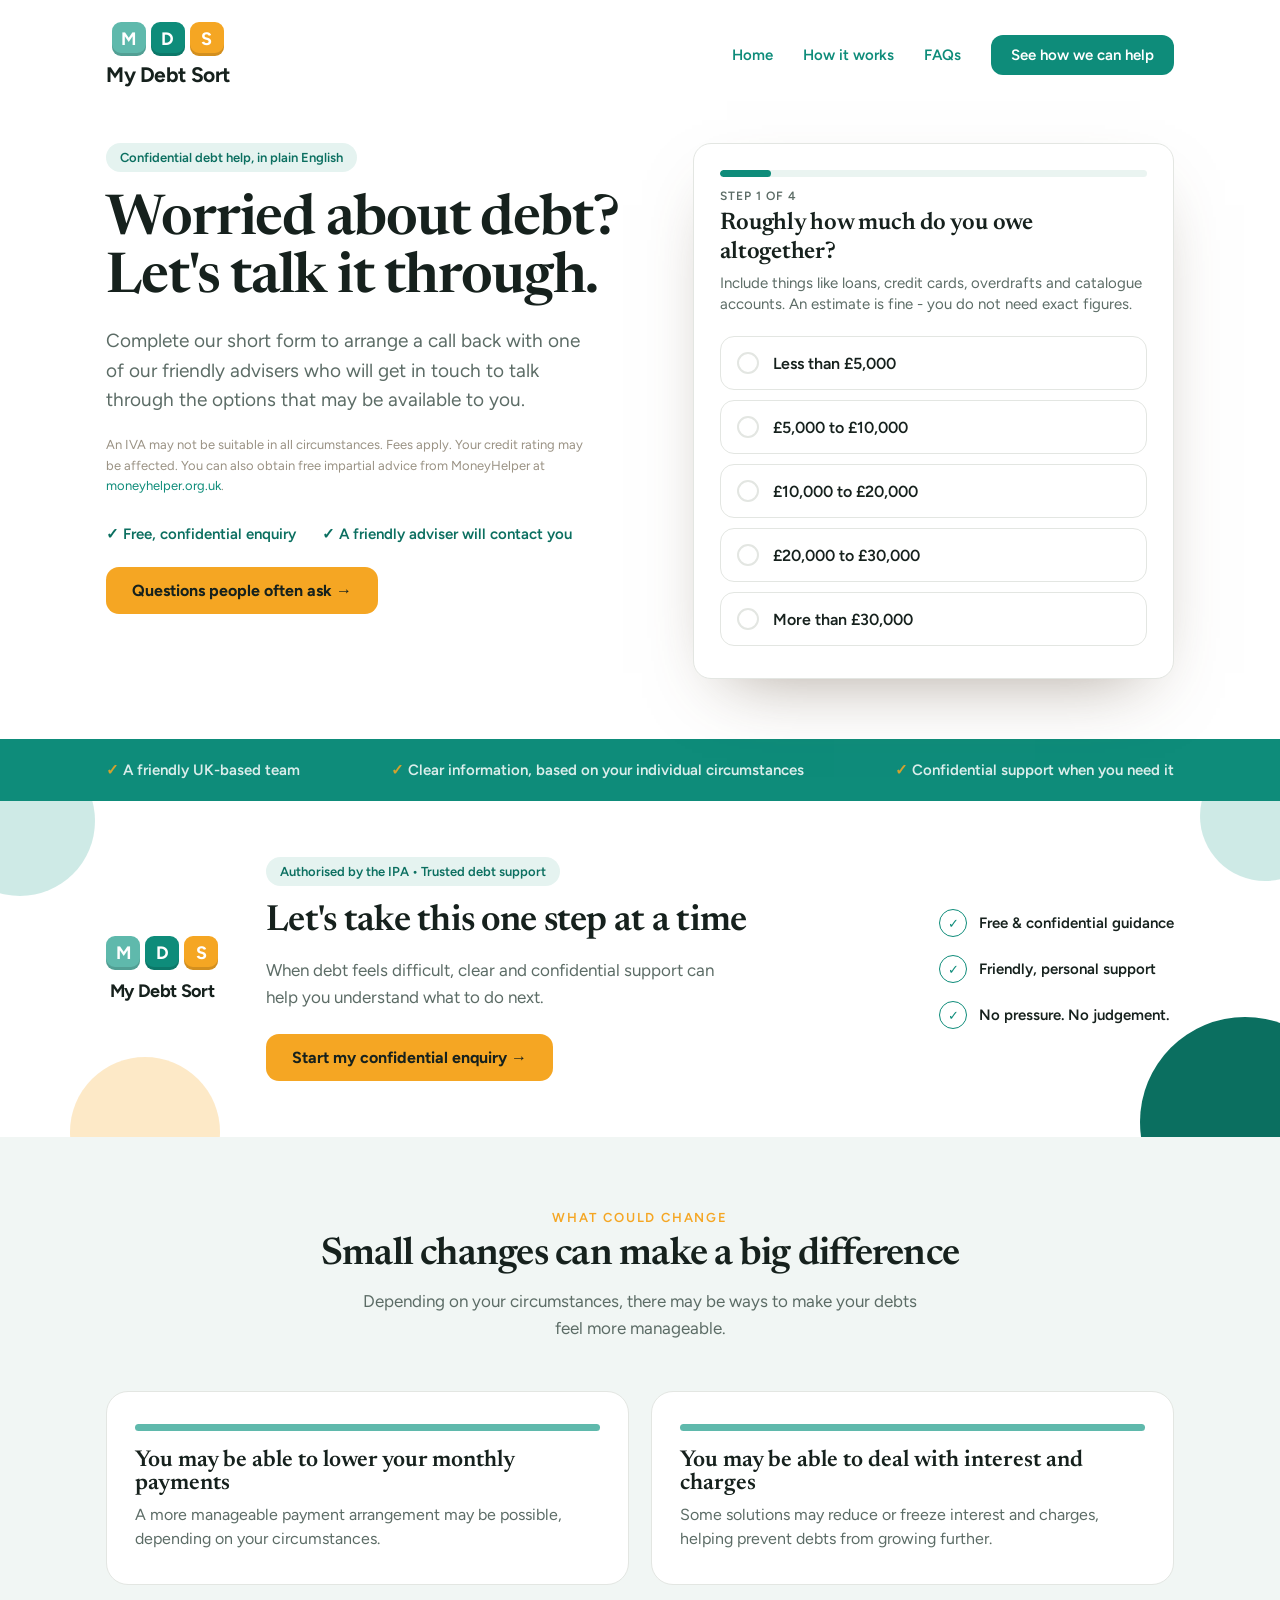
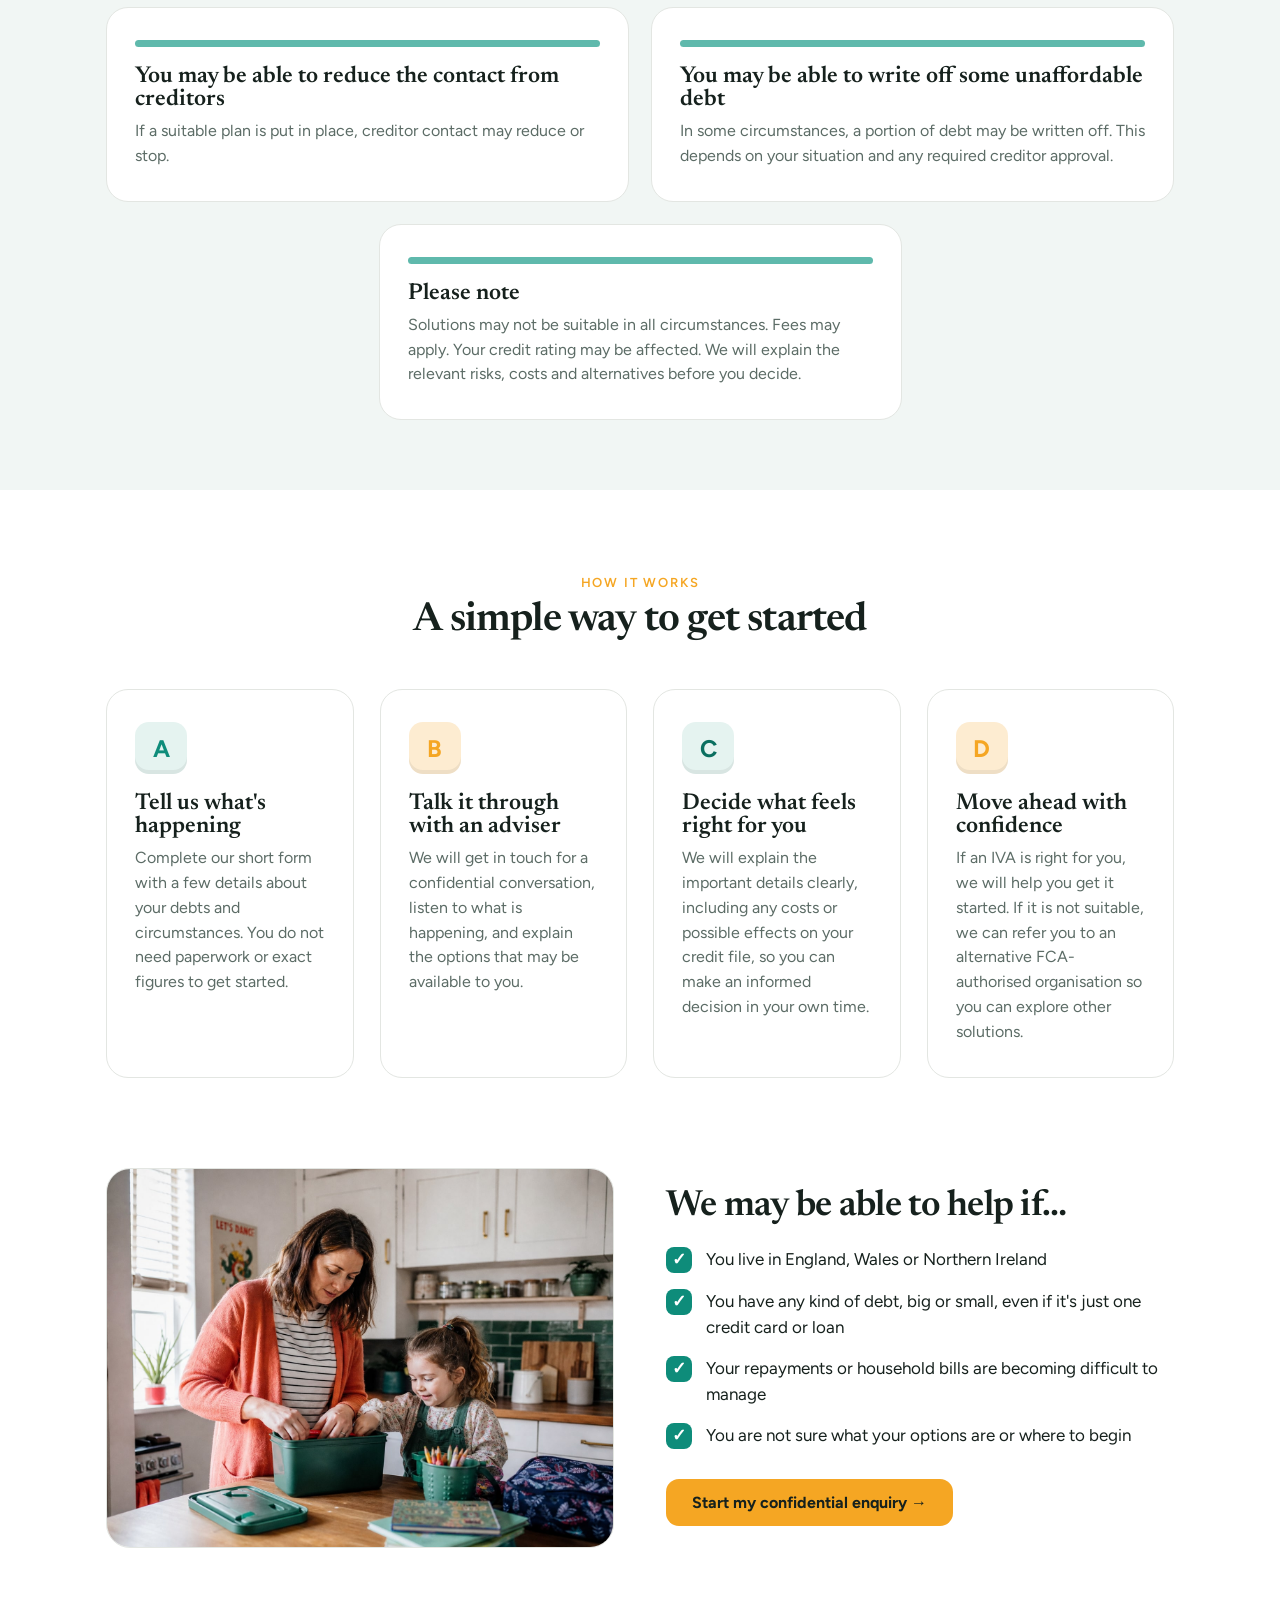
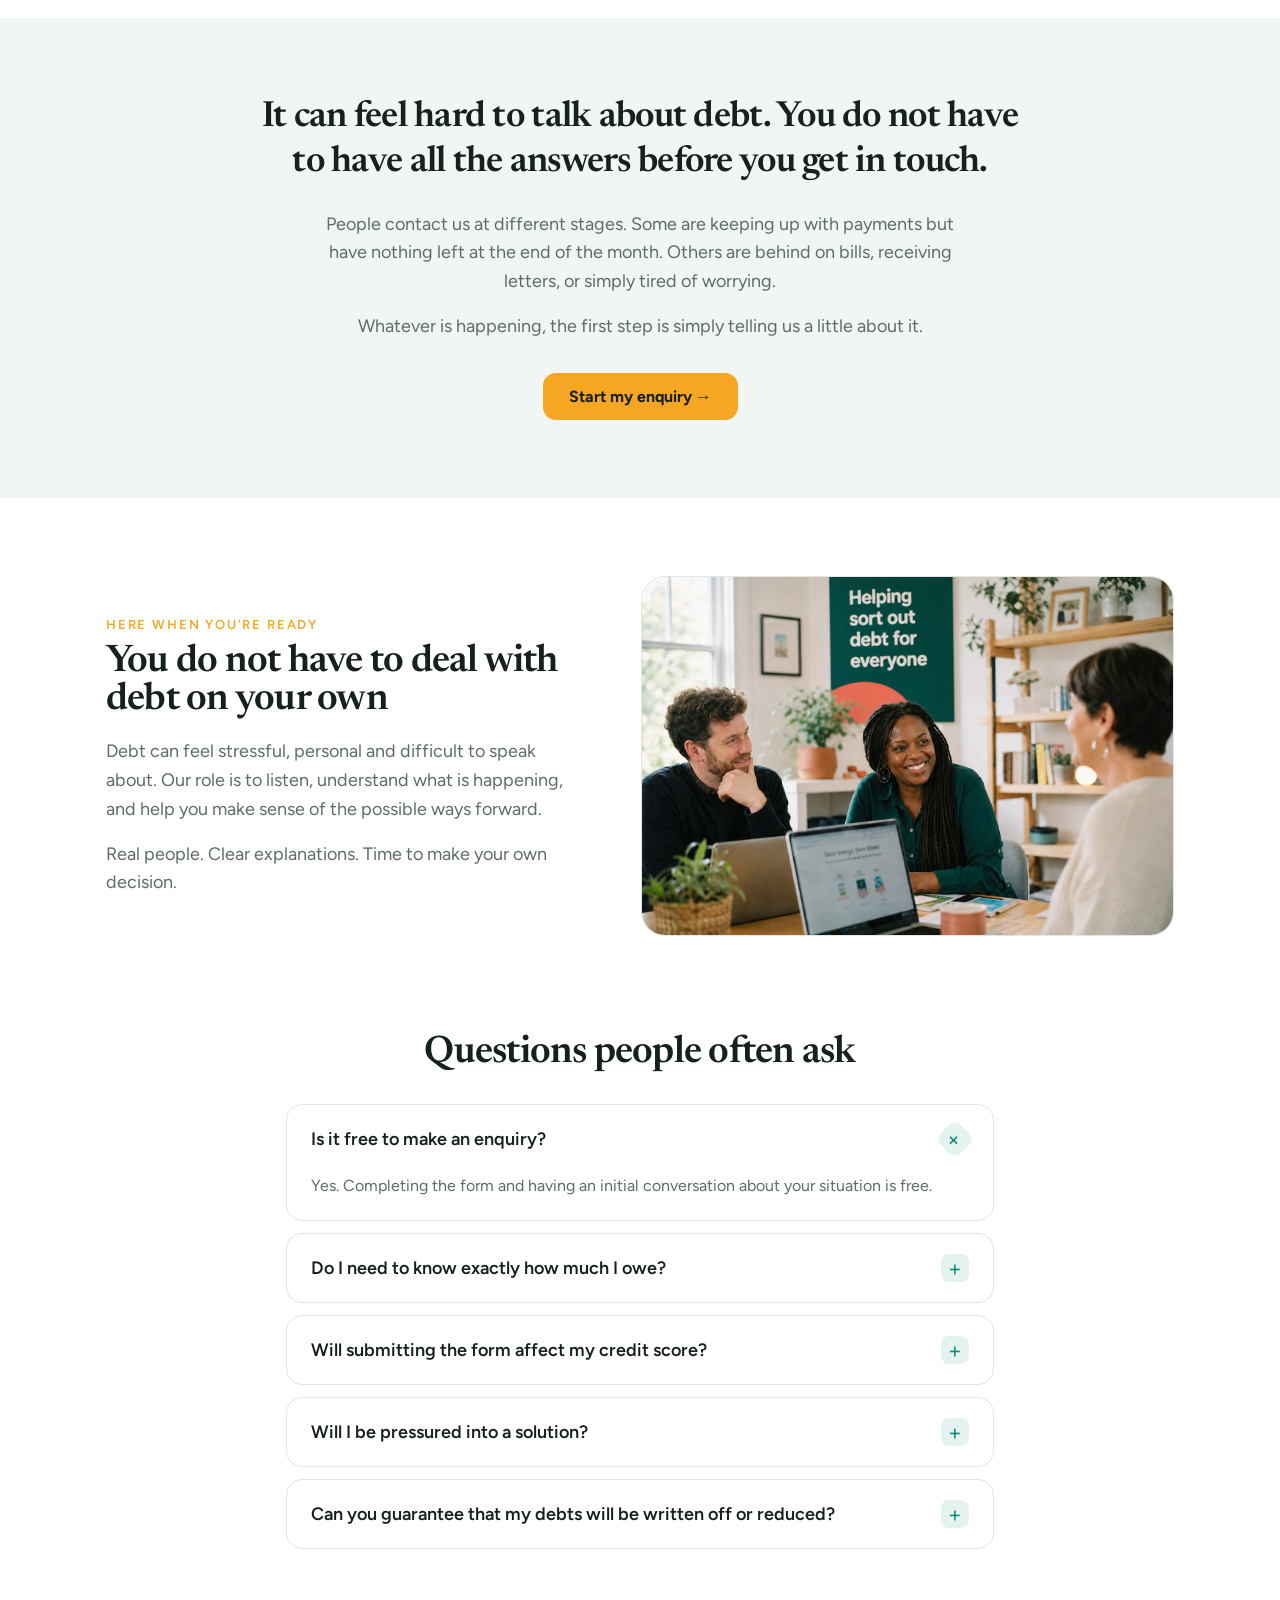
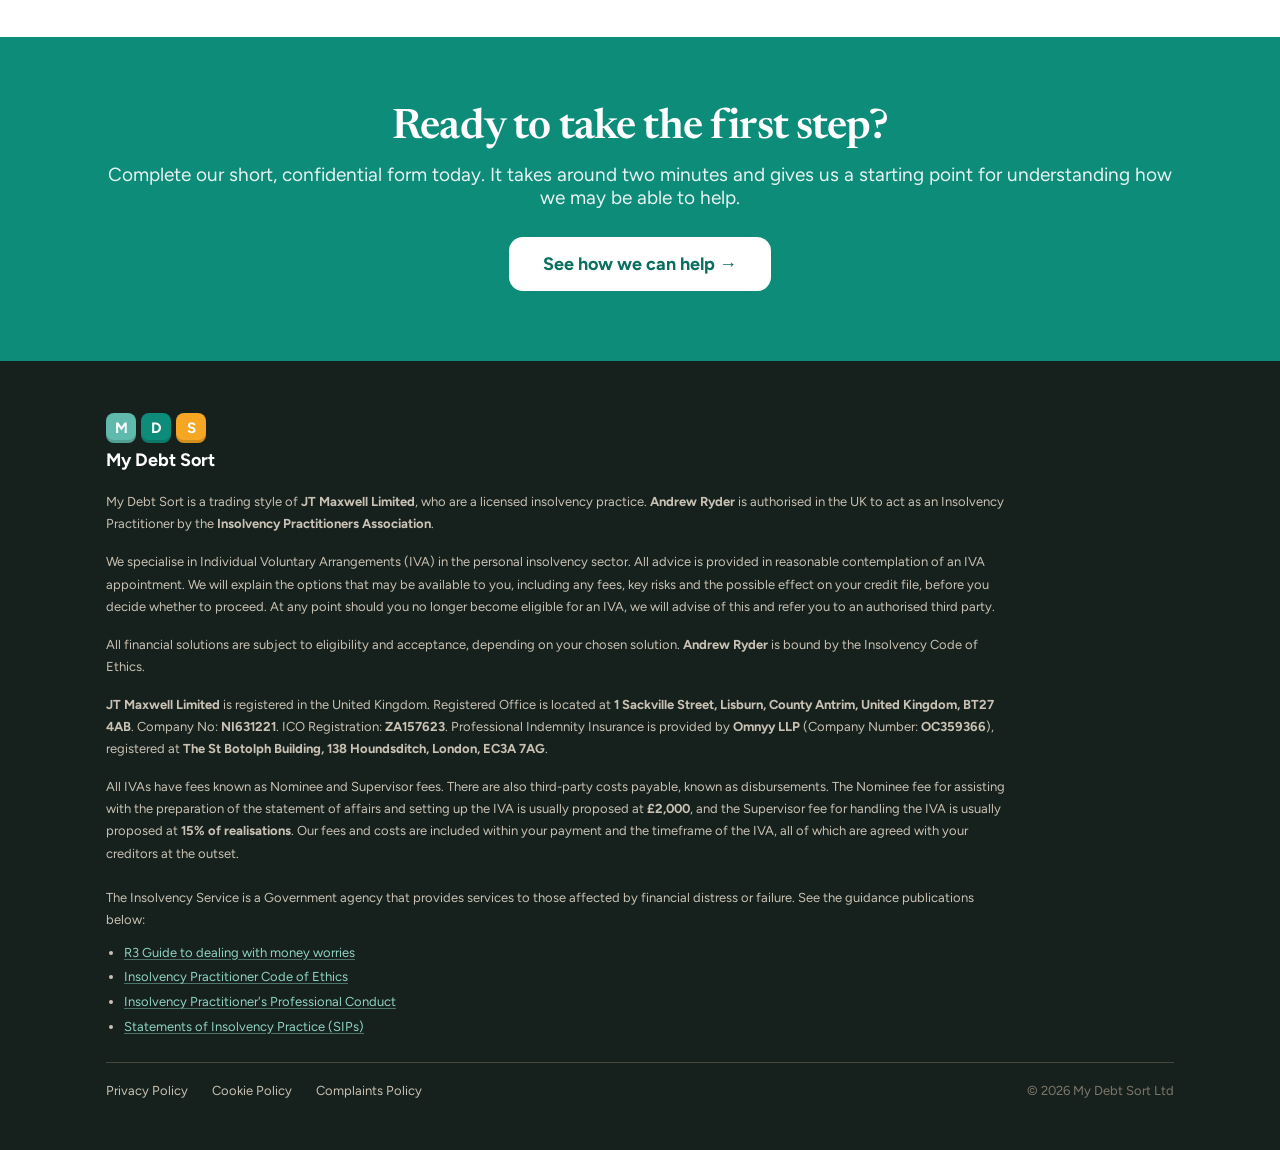
==== site/index.html @ a05f577e "Add production-ready static site in site/, replacing the bundled final.html preview Unbundles the DC" ====
<!DOCTYPE html>
<html lang="en">
<head>
<meta charset="utf-8">
<meta name="viewport" content="width=device-width, initial-scale=1">
<title>My Debt Sort | Friendly debt help when you need it</title>
<meta name="description" content="Worried about debt? Complete a short, confidential form and speak to a friendly adviser about your options.">
<meta property="og:type" content="website">
<meta property="og:title" content="My Debt Sort | Friendly debt help when you need it">
<meta property="og:description" content="Worried about debt? Complete a short, confidential form and speak to a friendly adviser about your options.">
<meta property="og:image" content="https://mydebtsort.co.uk/social-vibrant.png">
<meta property="og:url" content="https://mydebtsort.co.uk/">
<meta name="twitter:card" content="summary_large_image">
<meta name="twitter:title" content="My Debt Sort | Friendly debt help when you need it">
<meta name="twitter:description" content="Worried about debt? Complete a short, confidential form and speak to a friendly adviser about your options.">
<meta name="twitter:image" content="https://mydebtsort.co.uk/social-vibrant.png">
<link rel="preconnect" href="https://fonts.googleapis.com">
<link rel="preconnect" href="https://fonts.gstatic.com" crossorigin="">
<link rel="stylesheet" href="styles.css">
</head>
<body>

<!-- FLG lead capture: hidden form posts in the background via a hidden iframe. -->
<iframe name="flg-target" title="" style="display:none" tabindex="-1" aria-hidden="true"></iframe>
<form id="flg-form" action="https://jtmaxwelllimited.flg360.co.uk/api/APIHTTPPost.php" method="post" target="flg-target" style="display:none">
  <input type="hidden" name="intLeadGroupID" value="64052">
  <input type="hidden" name="strSource" value="MyDebtSort">
  <input type="hidden" name="strMedium" value="Website">
  <input type="hidden" name="intSiteID" value="0">
  <input type="hidden" name="intReferrerBuyerID" value="0">
  <input type="hidden" name="strAPISuccessURL" value="https://www.mydebtsort.co.uk/thanks.html">
  <input type="hidden" name="strLeadFirstName" id="flg-firstname">
  <input type="hidden" name="strLeadLastName" id="flg-lastname">
  <input type="hidden" name="strLeadPhone1" id="flg-phone">
  <input type="hidden" name="strLeadEmail" id="flg-email">
  <input type="hidden" name="strLeadData1" id="flg-debt">
  <input type="hidden" name="strLeadData2" id="flg-count">
  <input type="hidden" name="strLeadData3" id="flg-work">
  <input type="hidden" name="intDPAStatusPhoneID" id="flg-dpa-phone" value="2">
  <input type="hidden" name="intDPAStatusSMSID" id="flg-dpa-sms" value="2">
  <input type="hidden" name="intDPAStatusEmailID" id="flg-dpa-email" value="2">
  <input type="hidden" name="intDPAStatusMailID" id="flg-dpa-mail" value="2">
</form>

<div id="mf" style="width:100%; background:#FFFFFF; color:#16211D; font-family:'Figtree',sans-serif; overflow:hidden;">

  <!-- NAV -->
  <header style="display:flex; align-items:center; justify-content:space-between; padding:22px 56px; max-width:1180px; margin:0 auto;">
    <div style="display:flex; flex-direction:column; align-items:center; gap:6px;">
      <div style="display:flex; gap:5px;">
        <span style="width:34px;height:34px;border-radius:9px;background:#5FB9AC;color:#fff;display:flex;align-items:center;justify-content:center;font:800 18px 'Figtree';box-shadow:inset 0 -3px 0 rgba(0,0,0,.14);">M</span>
        <span style="width:34px;height:34px;border-radius:9px;background:#0E8C7A;color:#fff;display:flex;align-items:center;justify-content:center;font:800 18px 'Figtree';box-shadow:inset 0 -3px 0 rgba(0,0,0,.14);">D</span>
        <span style="width:34px;height:34px;border-radius:9px;background:#F5A623;color:#fff;display:flex;align-items:center;justify-content:center;font:800 18px 'Figtree';box-shadow:inset 0 -3px 0 rgba(0,0,0,.14);">S</span>
      </div>
      <span style="font:700 21px 'Figtree'; letter-spacing:-0.02em; white-space:nowrap;">My Debt Sort</span>
    </div>
    <nav style="display:flex; align-items:center; gap:30px; font-weight:600; font-size:15px;">
      <a href="/">Home</a>
      <a href="#mf-how">How it works</a>
      <a href="#mf-faq">FAQs</a>
      <a href="#mf-form" style="background:#0E8C7A;color:#fff;padding:11px 20px;border-radius:12px;">See how we can help</a>
    </nav>
  </header>

  <!-- HERO -->
  <section id="mf-form" style="max-width:1180px; margin:0 auto; padding:34px 56px 60px; display:grid; grid-template-columns:1.05fr 0.95fr; gap:56px; align-items:start;">
    <div>
      <span style="display:inline-flex; align-items:center; gap:8px; background:#E5F3F0; color:#0B6F60; font-weight:600; font-size:13px; padding:7px 14px; border-radius:99px;">Confidential debt help, in plain English</span>
      <h1 style="font-family:'Newsreader',serif; font-weight:600; font-size:56px; line-height:1.04; letter-spacing:-0.02em; margin:20px 0 18px;">Worried about debt? Let's talk it through.</h1>
      <p style="font-size:19px; line-height:1.55; color:#5C6C66; margin:0 0 20px; max-width:480px;">Complete our short form to arrange a call back with one of our friendly advisers who will get in touch to talk through the options that may be available to you.</p>
      <p style="font-size:13px; line-height:1.6; color:#9A9284; margin:0 0 28px; max-width:480px;">An IVA may not be suitable in all circumstances. Fees apply. Your credit rating may be affected. You can also obtain free impartial advice from MoneyHelper at <a href="https://www.moneyhelper.org.uk" target="_blank" rel="noopener">moneyhelper.org.uk</a>.</p>
      <div style="display:flex; gap:26px; flex-wrap:wrap; font-size:15px; font-weight:600; color:#0B6F60;">
        <span>✓ Free, confidential enquiry</span>
        <span>✓ A friendly adviser will contact you</span>
      </div>
      <a href="#mf-faq" style="display:inline-block; margin-top:24px; background:#F5A623; color:#16211D; font-weight:700; font-size:16px; padding:14px 26px; border-radius:13px;">Questions people often ask &rarr;</a>
    </div>
    <div>
      <div id="quiz-card" style="background:#FFFFFF; border-radius:18px; padding:26px 26px 22px; box-shadow:0 28px 70px -34px rgba(90,70,50,0.55); border:1px solid #E3E6E2; font-family:'Figtree',sans-serif;" data-crm="FLG" data-crm-url="https://getflg.com/" role="form" aria-label="My Debt Sort eligibility form">

        <div id="quiz-step-view">
          <div style="height:7px; border-radius:99px; background:#EAF4F1; overflow:hidden;">
            <div id="quiz-progress-fill" style="height:100%;border-radius:99px;background:#0E8C7A;transition:width .35s cubic-bezier(.4,0,.2,1);width:12%;"></div>
          </div>
          <div id="quiz-step-meta" style="margin:12px 0 2px; font:600 12px 'Figtree'; letter-spacing:.08em; text-transform:uppercase; color:#5C6C66;">Step 1 of 4</div>

          <h3 id="quiz-question" style="margin:6px 0 6px; font:600 24px/1.2 'Newsreader',serif; color:#16211D; letter-spacing:-0.01em;">Roughly how much do you owe altogether?</h3>
          <p id="quiz-sub" style="margin:0 0 20px; font:400 15px/1.45 'Figtree'; color:#5C6C66;">Include things like loans, credit cards, overdrafts and catalogue accounts. An estimate is fine - you do not need exact figures.</p>

          <div id="quiz-options-wrap" style="display:flex; flex-direction:column;"></div>

          <div id="quiz-form-wrap" style="display:none; flex-direction:column; gap:14px;">
            <label class="q-field">
              <span class="q-field-label">Your name</span>
              <input type="text" id="quiz-name" class="q-input" placeholder="e.g. Sam Taylor">
            </label>
            <label class="q-field">
              <span class="q-field-label">Email address</span>
              <input type="email" id="quiz-email" class="q-input" placeholder="you@email.com">
            </label>
            <label class="q-field">
              <span class="q-field-label">Best phone number</span>
              <input type="tel" id="quiz-phone" class="q-input" placeholder="07…">
            </label>
            <label class="q-consent">
              <input type="checkbox" id="quiz-consent" class="q-checkbox">
              <span class="q-consent-text">I agree that a My Debt Sort adviser can contact me about my enquiry. I understand that completing this form is not a credit application and does not commit me to any solution.</span>
            </label>
            <button type="button" id="quiz-submit" class="q-submit" disabled>See my options</button>
            <p class="q-reassure">Free to enquire · No obligation · Your information is kept private</p>
          </div>

          <button type="button" id="quiz-back" class="q-back" style="display:none;">← Back</button>
        </div>

        <div id="quiz-done-view" class="q-done-wrap" style="display:none;">
          <div class="q-done-badge">✓</div>
          <h3 id="quiz-done-title" class="q-done-title">Thanks - we've received your enquiry.</h3>
          <p class="q-done-body">A friendly adviser will be in touch soon to understand a little more about your situation and talk through the options that may be available. There is no pressure to make a decision.</p>
          <div class="q-done-card">
            <div class="q-done-row"><span class="q-done-key">Approximate debt</span><span id="quiz-sum-debt" class="q-done-val">-</span></div>
            <div class="q-done-row"><span class="q-done-key">Number of debts</span><span id="quiz-sum-count" class="q-done-val">-</span></div>
            <div class="q-done-row"><span class="q-done-key">Work situation</span><span id="quiz-sum-work" class="q-done-val">-</span></div>
          </div>
          <button type="button" id="quiz-restart" class="q-back">Start a new enquiry</button>
        </div>

      </div>
    </div>
  </section>

  <!-- TRUST STRIP -->
  <section style="background:#0E8C7A; color:#FFFFFF;">
    <div style="max-width:1180px; margin:0 auto; padding:22px 56px; display:flex; align-items:center; justify-content:space-between; gap:24px; flex-wrap:wrap; font-weight:600; font-size:15px;">
      <span style="opacity:.85;"><span style="color:#F5A623;">✓</span> A friendly UK-based team</span>
      <span style="opacity:.85;"><span style="color:#F5A623;">✓</span> Clear information, based on your individual circumstances</span>
      <span style="opacity:.85;"><span style="color:#F5A623;">✓</span> Confidential support when you need it</span>
    </div>
  </section>

  <!-- INTRO BANNER -->
  <section style="position:relative; overflow:hidden; background:#FFFFFF;">
    <div style="position:absolute; top:-55px; left:-55px; width:150px; height:150px; border-radius:50%; background:#5FB9AC; opacity:0.3;"></div>
    <div style="position:absolute; top:-50px; right:-50px; width:130px; height:130px; border-radius:50%; background:#5FB9AC; opacity:0.3;"></div>
    <div style="position:absolute; bottom:-70px; left:70px; width:150px; height:150px; border-radius:50%; background:#F5A623; opacity:0.25;"></div>
    <div style="position:absolute; bottom:-90px; right:-70px; width:210px; height:210px; border-radius:50%; background:#0B6F60;"></div>
    <div style="max-width:1180px; margin:0 auto; padding:56px; position:relative; display:flex; align-items:center; gap:48px; flex-wrap:wrap;">
      <div style="display:flex; flex-direction:column; align-items:center; gap:10px; flex:0 0 auto;">
        <div style="display:flex; gap:5px;">
          <span style="width:34px;height:34px;border-radius:9px;background:#5FB9AC;color:#fff;display:flex;align-items:center;justify-content:center;font:800 18px 'Figtree';box-shadow:inset 0 -3px 0 rgba(0,0,0,.14);">M</span>
          <span style="width:34px;height:34px;border-radius:9px;background:#0E8C7A;color:#fff;display:flex;align-items:center;justify-content:center;font:800 18px 'Figtree';box-shadow:inset 0 -3px 0 rgba(0,0,0,.14);">D</span>
          <span style="width:34px;height:34px;border-radius:9px;background:#F5A623;color:#fff;display:flex;align-items:center;justify-content:center;font:800 18px 'Figtree';box-shadow:inset 0 -3px 0 rgba(0,0,0,.14);">S</span>
        </div>
        <span style="font:700 18px 'Figtree'; letter-spacing:-0.02em; color:#16211D; white-space:nowrap;">My Debt Sort</span>
      </div>
      <div style="flex:1 1 320px; min-width:0;">
        <span style="display:inline-flex; align-items:center; gap:8px; background:#E5F3F0; color:#0B6F60; font-weight:600; font-size:13px; padding:7px 14px; border-radius:99px;">Authorised by the IPA &bull; Trusted debt support</span>
        <h2 style="font-family:'Newsreader',serif; font-weight:600; font-size:36px; line-height:1.15; letter-spacing:-0.02em; margin:16px 0 14px; color:#16211D;">Let's take this one step at a time</h2>
        <p style="font-size:17px; line-height:1.55; color:#5C6C66; margin:0; max-width:480px;">When debt feels difficult, clear and confidential support can help you understand what to do next.</p>
        <a href="#mf-form" style="display:inline-block; margin-top:24px; background:#F5A623; color:#16211D; font-weight:700; font-size:16px; padding:14px 26px; border-radius:13px;">Start my confidential enquiry &rarr;</a>
      </div>
      <div style="display:flex; flex-direction:column; gap:18px; flex:0 0 auto;">
        <div style="display:flex; align-items:center; gap:12px;">
          <span style="width:28px;height:28px;border-radius:50%;border:1.5px solid #0E8C7A;color:#0E8C7A;display:flex;align-items:center;justify-content:center;flex:0 0 auto;font-size:13px;">&check;</span>
          <span style="font-size:15px; font-weight:600; color:#16211D;">Free &amp; confidential guidance</span>
        </div>
        <div style="display:flex; align-items:center; gap:12px;">
          <span style="width:28px;height:28px;border-radius:50%;border:1.5px solid #0E8C7A;color:#0E8C7A;display:flex;align-items:center;justify-content:center;flex:0 0 auto;font-size:13px;">&check;</span>
          <span style="font-size:15px; font-weight:600; color:#16211D;">Friendly, personal support</span>
        </div>
        <div style="display:flex; align-items:center; gap:12px;">
          <span style="width:28px;height:28px;border-radius:50%;border:1.5px solid #0E8C7A;color:#0E8C7A;display:flex;align-items:center;justify-content:center;flex:0 0 auto;font-size:13px;">&check;</span>
          <span style="font-size:15px; font-weight:600; color:#16211D;">No pressure. No judgement.</span>
        </div>
      </div>
    </div>
  </section>

  <!-- WHAT COULD CHANGE -->
  <section class="outcomes-section">
    <div style="max-width:1180px; margin:0 auto; padding:70px 56px;">
      <div style="text-align:center; margin-bottom:48px;">
        <span style="font-weight:600; font-size:13px; letter-spacing:.14em; text-transform:uppercase; color:#F5A623;">What could change</span>
        <h2 style="font-family:'Newsreader',serif; font-weight:600; font-size:38px; letter-spacing:-0.02em; margin:10px 0 14px;">Small changes can make a big difference</h2>
        <p style="font-size:17px; line-height:1.6; color:#5C6C66; max-width:560px; margin:0 auto;">Depending on your circumstances, there may be ways to make your debts feel more manageable.</p>
      </div>
      <div class="outcomes-grid">
        <div class="outcome-card">
          <div class="outcome-bar"></div>
          <h3>You may be able to lower your monthly payments</h3>
          <p>A more manageable payment arrangement may be possible, depending on your circumstances.</p>
        </div>
        <div class="outcome-card">
          <div class="outcome-bar"></div>
          <h3>You may be able to deal with interest and charges</h3>
          <p>Some solutions may reduce or freeze interest and charges, helping prevent debts from growing further.</p>
        </div>
        <div class="outcome-card">
          <div class="outcome-bar"></div>
          <h3>You may be able to reduce the contact from creditors</h3>
          <p>If a suitable plan is put in place, creditor contact may reduce or stop.</p>
        </div>
        <div class="outcome-card">
          <div class="outcome-bar"></div>
          <h3>You may be able to write off some unaffordable debt</h3>
          <p>In some circumstances, a portion of debt may be written off. This depends on your situation and any required creditor approval.</p>
        </div>
        <div class="outcome-card" style="grid-column:1 / -1; justify-self:center; max-width:523px;">
          <div class="outcome-bar"></div>
          <h3>Please note</h3>
          <p>Solutions may not be suitable in all circumstances. Fees may apply. Your credit rating may be affected. We will explain the relevant risks, costs and alternatives before you decide.</p>
        </div>
      </div>
    </div>
  </section>

  <!-- HOW IT WORKS -->
  <section id="mf-how" style="max-width:1180px; margin:0 auto; padding:82px 56px 20px;">
    <div style="text-align:center; margin-bottom:48px;">
      <span style="font-weight:600; font-size:13px; letter-spacing:.14em; text-transform:uppercase; color:#F5A623;">How it works</span>
      <h2 style="font-family:'Newsreader',serif; font-weight:600; font-size:40px; letter-spacing:-0.02em; margin:10px 0 0;">A simple way to get started</h2>
    </div>
    <div class="how-it-works-grid" style="display:grid; gap:26px;">
      <div style="background:#FFFFFF; border:1px solid #E3E6E2; border-radius:22px; padding:32px 28px;">
        <div style="width:52px;height:52px;border-radius:14px;background:#E5F3F0;color:#0E8C7A;display:flex;align-items:center;justify-content:center;font:800 24px 'Figtree'; margin-bottom:18px;box-shadow:inset 0 -4px 0 rgba(0,0,0,.06);">A</div>
        <h3 style="font-family:'Newsreader',serif; font-weight:600; font-size:23px; margin:0 0 8px;">Tell us what's happening</h3>
        <p style="color:#5C6C66; line-height:1.55; margin:0; font-size:16px;">Complete our short form with a few details about your debts and circumstances. You do not need paperwork or exact figures to get started.</p>
      </div>
      <div style="background:#FFFFFF; border:1px solid #E3E6E2; border-radius:22px; padding:32px 28px;">
        <div style="width:52px;height:52px;border-radius:14px;background:#FDECD1;color:#F5A623;display:flex;align-items:center;justify-content:center;font:800 24px 'Figtree'; margin-bottom:18px;box-shadow:inset 0 -4px 0 rgba(0,0,0,.06);">B</div>
        <h3 style="font-family:'Newsreader',serif; font-weight:600; font-size:23px; margin:0 0 8px;">Talk it through with an adviser</h3>
        <p style="color:#5C6C66; line-height:1.55; margin:0; font-size:16px;">We will get in touch for a confidential conversation, listen to what is happening, and explain the options that may be available to you.</p>
      </div>
      <div style="background:#FFFFFF; border:1px solid #E3E6E2; border-radius:22px; padding:32px 28px;">
        <div style="width:52px;height:52px;border-radius:14px;background:#E5F3F0;color:#0B6F60;display:flex;align-items:center;justify-content:center;font:800 24px 'Figtree'; margin-bottom:18px;box-shadow:inset 0 -4px 0 rgba(0,0,0,.06);">C</div>
        <h3 style="font-family:'Newsreader',serif; font-weight:600; font-size:23px; margin:0 0 8px;">Decide what feels right for you</h3>
        <p style="color:#5C6C66; line-height:1.55; margin:0; font-size:16px;">We will explain the important details clearly, including any costs or possible effects on your credit file, so you can make an informed decision in your own time.</p>
      </div>
      <div style="background:#FFFFFF; border:1px solid #E3E6E2; border-radius:22px; padding:32px 28px;">
        <div style="width:52px;height:52px;border-radius:14px;background:#FDECD1;color:#F5A623;display:flex;align-items:center;justify-content:center;font:800 24px 'Figtree'; margin-bottom:18px;box-shadow:inset 0 -4px 0 rgba(0,0,0,.06);">D</div>
        <h3 style="font-family:'Newsreader',serif; font-weight:600; font-size:23px; margin:0 0 8px;">Move ahead with confidence</h3>
        <p style="color:#5C6C66; line-height:1.55; margin:0; font-size:16px;">If an IVA is right for you, we will help you get it started. If it is not suitable, we can refer you to an alternative FCA-authorised organisation so you can explore other solutions.</p>
      </div>
    </div>
  </section>

  <!-- ELIGIBILITY -->
  <section style="max-width:1180px; margin:0 auto; padding:70px 56px; display:grid; grid-template-columns:1fr 1fr; gap:52px; align-items:center;">
    <div style="border-radius:24px; overflow:hidden; height:380px; border:1px solid #E3E6E2;">
      <img src="images/family-at-home.jpg" alt="This might be for you if - family at home" style="width:100%;height:100%;object-fit:cover;display:block;">
    </div>
    <div>
      <h2 style="font-family:'Newsreader',serif; font-weight:600; font-size:36px; letter-spacing:-0.02em; margin:0 0 22px;">We may be able to help if…</h2>
      <ul style="list-style:none; padding:0; margin:0; display:flex; flex-direction:column; gap:16px;">
        <li style="display:flex; gap:14px; align-items:flex-start; font-size:17px; line-height:1.5;"><span style="flex:0 0 auto;width:26px;height:26px;border-radius:8px;background:#0E8C7A;color:#fff;display:flex;align-items:center;justify-content:center;font-weight:700;">✓</span>You live in England, Wales or Northern Ireland</li>
        <li style="display:flex; gap:14px; align-items:flex-start; font-size:17px; line-height:1.5;"><span style="flex:0 0 auto;width:26px;height:26px;border-radius:8px;background:#0E8C7A;color:#fff;display:flex;align-items:center;justify-content:center;font-weight:700;">✓</span>You have any kind of debt, big or small, even if it's just one credit card or loan</li>
        <li style="display:flex; gap:14px; align-items:flex-start; font-size:17px; line-height:1.5;"><span style="flex:0 0 auto;width:26px;height:26px;border-radius:8px;background:#0E8C7A;color:#fff;display:flex;align-items:center;justify-content:center;font-weight:700;">✓</span>Your repayments or household bills are becoming difficult to manage</li>
        <li style="display:flex; gap:14px; align-items:flex-start; font-size:17px; line-height:1.5;"><span style="flex:0 0 auto;width:26px;height:26px;border-radius:8px;background:#0E8C7A;color:#fff;display:flex;align-items:center;justify-content:center;font-weight:700;">✓</span>You are not sure what your options are or where to begin</li>
      </ul>
      <a href="#mf-form" style="display:inline-block; margin-top:30px; background:#F5A623; color:#16211D; font-weight:700; font-size:16px; padding:14px 26px; border-radius:13px;">Start my confidential enquiry →</a>
    </div>
  </section>

  <!-- REASSURANCE -->
  <section style="background:#F1F6F4;">
    <div style="max-width:1180px; margin:0 auto; padding:78px 56px; text-align:center;">
      <h2 style="font-family:'Newsreader',serif; font-weight:600; font-size:36px; line-height:1.25; letter-spacing:-0.02em; margin:0 auto 24px; max-width:760px;">It can feel hard to talk about debt. You do not have to have all the answers before you get in touch.</h2>
      <p style="font-size:18px; line-height:1.6; color:#5C6C66; max-width:640px; margin:0 auto 16px;">People contact us at different stages. Some are keeping up with payments but have nothing left at the end of the month. Others are behind on bills, receiving letters, or simply tired of worrying.</p>
      <p style="font-size:18px; line-height:1.6; color:#5C6C66; max-width:640px; margin:0 auto 32px;">Whatever is happening, the first step is simply telling us a little about it.</p>
      <a href="#mf-form" style="display:inline-block; background:#F5A623; color:#16211D; font-weight:700; font-size:16px; padding:14px 26px; border-radius:13px;">Start my enquiry →</a>
    </div>
  </section>

  <!-- ABOUT / HUMAN -->
  <section style="max-width:1180px; margin:0 auto; padding:78px 56px; display:grid; grid-template-columns:0.95fr 1.05fr; gap:52px; align-items:center;">
    <div>
      <span style="font-weight:600; font-size:13px; letter-spacing:.14em; text-transform:uppercase; color:#F5A623;">Here when you're ready</span>
      <h2 style="font-family:'Newsreader',serif; font-weight:600; font-size:38px; letter-spacing:-0.02em; margin:10px 0 18px;">You do not have to deal with debt on your own</h2>
      <p style="font-size:18px; line-height:1.6; color:#5C6C66; margin:0 0 16px;">Debt can feel stressful, personal and difficult to speak about. Our role is to listen, understand what is happening, and help you make sense of the possible ways forward.</p>
      <p style="font-size:18px; line-height:1.6; color:#5C6C66; margin:0;">Real people. Clear explanations. Time to make your own decision.</p>
    </div>
    <div style="border-radius:24px; overflow:hidden; height:360px; border:1px solid #E3E6E2;">
      <img src="images/our-team.jpg" alt="Our friendly UK team" style="width:100%;height:100%;object-fit:cover;display:block;">
    </div>
  </section>

  <!-- FAQ -->
  <section id="mf-faq" style="max-width:820px; margin:0 auto; padding:20px 56px 88px;">
    <h2 style="font-family:'Newsreader',serif; font-weight:600; font-size:38px; letter-spacing:-0.02em; margin:0 0 32px; text-align:center;">Questions people often ask</h2>
    <div id="faq-list" style="display:flex; flex-direction:column; gap:12px;"></div>
  </section>

  <!-- FINAL CTA -->
  <section style="background:#0E8C7A; color:#FFFFFF;">
    <div style="max-width:1180px; margin:0 auto; padding:70px 56px; text-align:center;">
      <h2 style="font-family:'Newsreader',serif; font-weight:600; font-size:42px; letter-spacing:-0.02em; margin:0 0 14px;">Ready to take the first step?</h2>
      <p style="font-size:19px; opacity:.9; margin:0 0 28px;">Complete our short, confidential form today. It takes around two minutes and gives us a starting point for understanding how we may be able to help.</p>
      <a href="#mf-form" style="display:inline-block; background:#FFFFFF; color:#0B6F60; font-weight:700; font-size:18px; padding:16px 34px; border-radius:14px;">See how we can help →</a>
    </div>
  </section>

  <!-- FOOTER -->
  <footer style="background:#16211D; color:#C9C1B3;">
    <div style="max-width:1180px; margin:0 auto; padding:52px 56px;">
      <div style="display:flex; flex-direction:column; align-items:flex-start; gap:6px; margin-bottom:20px;">
        <div style="display:flex; gap:5px;">
          <span style="width:30px;height:30px;border-radius:8px;background:#5FB9AC;color:#fff;display:flex;align-items:center;justify-content:center;font:800 15px 'Figtree';box-shadow:inset 0 -3px 0 rgba(0,0,0,.14);">M</span>
          <span style="width:30px;height:30px;border-radius:8px;background:#0E8C7A;color:#fff;display:flex;align-items:center;justify-content:center;font:800 15px 'Figtree';box-shadow:inset 0 -3px 0 rgba(0,0,0,.14);">D</span>
          <span style="width:30px;height:30px;border-radius:8px;background:#F5A623;color:#fff;display:flex;align-items:center;justify-content:center;font:800 15px 'Figtree';box-shadow:inset 0 -3px 0 rgba(0,0,0,.14);">S</span>
        </div>
        <span style="font:700 18px 'Figtree'; color:#FFFFFF; white-space:nowrap;">My Debt Sort</span>
      </div>
      <p style="font-size:13px; line-height:1.7; max-width:900px; margin:0 0 16px;">My Debt Sort is a trading style of <strong>JT Maxwell Limited</strong>, who are a licensed insolvency practice. <strong>Andrew Ryder</strong> is authorised in the UK to act as an Insolvency Practitioner by the <strong>Insolvency Practitioners Association</strong>.</p>
      <p style="font-size:13px; line-height:1.7; max-width:900px; margin:0 0 16px;">We specialise in Individual Voluntary Arrangements (IVA) in the personal insolvency sector. All advice is provided in reasonable contemplation of an IVA appointment. We will explain the options that may be available to you, including any fees, key risks and the possible effect on your credit file, before you decide whether to proceed. At any point should you no longer become eligible for an IVA, we will advise of this and refer you to an authorised third party.</p>
      <p style="font-size:13px; line-height:1.7; max-width:900px; margin:0 0 16px;">All financial solutions are subject to eligibility and acceptance, depending on your chosen solution. <strong>Andrew Ryder</strong> is bound by the Insolvency Code of Ethics.</p>
      <p style="font-size:13px; line-height:1.7; max-width:900px; margin:0 0 16px;"><strong>JT Maxwell Limited</strong> is registered in the United Kingdom. Registered Office is located at <strong>1 Sackville Street, Lisburn, County Antrim, United Kingdom, BT27 4AB</strong>. Company No: <strong>NI631221</strong>. ICO Registration: <strong>ZA157623</strong>. Professional Indemnity Insurance is provided by <strong>Omnyy LLP</strong> (Company Number: <strong>OC359366</strong>), registered at <strong>The St Botolph Building, 138 Houndsditch, London, EC3A 7AG</strong>.</p>
      <p style="font-size:13px; line-height:1.7; max-width:900px; margin:0 0 22px;">All IVAs have fees known as Nominee and Supervisor fees. There are also third-party costs payable, known as disbursements. The Nominee fee for assisting with the preparation of the statement of affairs and setting up the IVA is usually proposed at <strong>£2,000</strong>, and the Supervisor fee for handling the IVA is usually proposed at <strong>15% of realisations</strong>. Our fees and costs are included within your payment and the timeframe of the IVA, all of which are agreed with your creditors at the outset.</p>
      <p style="font-size:13px; line-height:1.7; max-width:900px; margin:0 0 10px;">The Insolvency Service is a Government agency that provides services to those affected by financial distress or failure. See the guidance publications below:</p>
      <ul style="margin:0 0 22px; padding:0 0 0 18px; font-size:13px; line-height:1.9;">
        <li><a href="https://www.r3.org.uk/stream.asp?stream=true&amp;eid=23169&amp;node=334&amp;checksum=E3EDE18C58D707C5513144C96ACD5FF4" target="_blank" rel="noopener" class="footer-link">R3 Guide to dealing with money worries</a></li>
        <li><a href="https://www.gov.uk/government/publications/insolvency-practitioner-code-of-ethics" target="_blank" rel="noopener" class="footer-link">Insolvency Practitioner Code of Ethics</a></li>
        <li><a href="https://www.gov.uk/government/collections/insolvency-practitioner-professional-conduct" target="_blank" rel="noopener" class="footer-link">Insolvency Practitioner's Professional Conduct</a></li>
        <li><a href="https://www.gov.uk/government/collections/statements-of-insolvency-practice-for-insolvency-practitioners" target="_blank" rel="noopener" class="footer-link">Statements of Insolvency Practice (SIPs)</a></li>
      </ul>
      <div style="display:flex; gap:24px; font-size:13px; border-top:1px solid #4A463E; padding-top:20px; flex-wrap:wrap;">
        <a href="https://jtmaxwell.co.uk/privacy-policy/" target="_blank" rel="noopener" style="color:#C9C1B3;">Privacy Policy</a>
        <a href="https://jtmaxwell.co.uk/cookie-policy/" target="_blank" rel="noopener" style="color:#C9C1B3;">Cookie Policy</a>
        <a href="https://jtmaxwell.co.uk/complaints/" target="_blank" rel="noopener" style="color:#C9C1B3;">Complaints Policy</a>
        <span style="margin-left:auto; color:#7E776B;">© 2026 My Debt Sort Ltd</span>
      </div>
    </div>
  </footer>

</div>

<script src="quiz.js" defer></script>
</body>
</html>
---- site/styles.css ----
/* latin-ext */
@font-face {
  font-family: 'Figtree';
  font-style: normal;
  font-weight: 400;
  font-display: swap;
  src: url("fonts/figtree-latin-ext.woff2") format('woff2');
  unicode-range: U+0100-02BA, U+02BD-02C5, U+02C7-02CC, U+02CE-02D7, U+02DD-02FF, U+0304, U+0308, U+0329, U+1D00-1DBF, U+1E00-1E9F, U+1EF2-1EFF, U+2020, U+20A0-20AB, U+20AD-20C0, U+2113, U+2C60-2C7F, U+A720-A7FF;
}
/* latin */
@font-face {
  font-family: 'Figtree';
  font-style: normal;
  font-weight: 400;
  font-display: swap;
  src: url("fonts/figtree-latin.woff2") format('woff2');
  unicode-range: U+0000-00FF, U+0131, U+0152-0153, U+02BB-02BC, U+02C6, U+02DA, U+02DC, U+0304, U+0308, U+0329, U+2000-206F, U+20AC, U+2122, U+2191, U+2193, U+2212, U+2215, U+FEFF, U+FFFD;
}
/* latin-ext */
@font-face {
  font-family: 'Figtree';
  font-style: normal;
  font-weight: 500;
  font-display: swap;
  src: url("fonts/figtree-latin-ext.woff2") format('woff2');
  unicode-range: U+0100-02BA, U+02BD-02C5, U+02C7-02CC, U+02CE-02D7, U+02DD-02FF, U+0304, U+0308, U+0329, U+1D00-1DBF, U+1E00-1E9F, U+1EF2-1EFF, U+2020, U+20A0-20AB, U+20AD-20C0, U+2113, U+2C60-2C7F, U+A720-A7FF;
}
/* latin */
@font-face {
  font-family: 'Figtree';
  font-style: normal;
  font-weight: 500;
  font-display: swap;
  src: url("fonts/figtree-latin.woff2") format('woff2');
  unicode-range: U+0000-00FF, U+0131, U+0152-0153, U+02BB-02BC, U+02C6, U+02DA, U+02DC, U+0304, U+0308, U+0329, U+2000-206F, U+20AC, U+2122, U+2191, U+2193, U+2212, U+2215, U+FEFF, U+FFFD;
}
/* latin-ext */
@font-face {
  font-family: 'Figtree';
  font-style: normal;
  font-weight: 600;
  font-display: swap;
  src: url("fonts/figtree-latin-ext.woff2") format('woff2');
  unicode-range: U+0100-02BA, U+02BD-02C5, U+02C7-02CC, U+02CE-02D7, U+02DD-02FF, U+0304, U+0308, U+0329, U+1D00-1DBF, U+1E00-1E9F, U+1EF2-1EFF, U+2020, U+20A0-20AB, U+20AD-20C0, U+2113, U+2C60-2C7F, U+A720-A7FF;
}
/* latin */
@font-face {
  font-family: 'Figtree';
  font-style: normal;
  font-weight: 600;
  font-display: swap;
  src: url("fonts/figtree-latin.woff2") format('woff2');
  unicode-range: U+0000-00FF, U+0131, U+0152-0153, U+02BB-02BC, U+02C6, U+02DA, U+02DC, U+0304, U+0308, U+0329, U+2000-206F, U+20AC, U+2122, U+2191, U+2193, U+2212, U+2215, U+FEFF, U+FFFD;
}
/* latin-ext */
@font-face {
  font-family: 'Figtree';
  font-style: normal;
  font-weight: 700;
  font-display: swap;
  src: url("fonts/figtree-latin-ext.woff2") format('woff2');
  unicode-range: U+0100-02BA, U+02BD-02C5, U+02C7-02CC, U+02CE-02D7, U+02DD-02FF, U+0304, U+0308, U+0329, U+1D00-1DBF, U+1E00-1E9F, U+1EF2-1EFF, U+2020, U+20A0-20AB, U+20AD-20C0, U+2113, U+2C60-2C7F, U+A720-A7FF;
}
/* latin */
@font-face {
  font-family: 'Figtree';
  font-style: normal;
  font-weight: 700;
  font-display: swap;
  src: url("fonts/figtree-latin.woff2") format('woff2');
  unicode-range: U+0000-00FF, U+0131, U+0152-0153, U+02BB-02BC, U+02C6, U+02DA, U+02DC, U+0304, U+0308, U+0329, U+2000-206F, U+20AC, U+2122, U+2191, U+2193, U+2212, U+2215, U+FEFF, U+FFFD;
}
/* vietnamese */
@font-face {
  font-family: 'Newsreader';
  font-style: normal;
  font-weight: 400;
  font-display: swap;
  src: url("fonts/newsreader-vietnamese.woff2") format('woff2');
  unicode-range: U+0102-0103, U+0110-0111, U+0128-0129, U+0168-0169, U+01A0-01A1, U+01AF-01B0, U+0300-0301, U+0303-0304, U+0308-0309, U+0323, U+0329, U+1EA0-1EF9, U+20AB;
}
/* latin-ext */
@font-face {
  font-family: 'Newsreader';
  font-style: normal;
  font-weight: 400;
  font-display: swap;
  src: url("fonts/newsreader-latin-ext.woff2") format('woff2');
  unicode-range: U+0100-02BA, U+02BD-02C5, U+02C7-02CC, U+02CE-02D7, U+02DD-02FF, U+0304, U+0308, U+0329, U+1D00-1DBF, U+1E00-1E9F, U+1EF2-1EFF, U+2020, U+20A0-20AB, U+20AD-20C0, U+2113, U+2C60-2C7F, U+A720-A7FF;
}
/* latin */
@font-face {
  font-family: 'Newsreader';
  font-style: normal;
  font-weight: 400;
  font-display: swap;
  src: url("fonts/newsreader-latin.woff2") format('woff2');
  unicode-range: U+0000-00FF, U+0131, U+0152-0153, U+02BB-02BC, U+02C6, U+02DA, U+02DC, U+0304, U+0308, U+0329, U+2000-206F, U+20AC, U+2122, U+2191, U+2193, U+2212, U+2215, U+FEFF, U+FFFD;
}
/* vietnamese */
@font-face {
  font-family: 'Newsreader';
  font-style: normal;
  font-weight: 500;
  font-display: swap;
  src: url("fonts/newsreader-vietnamese.woff2") format('woff2');
  unicode-range: U+0102-0103, U+0110-0111, U+0128-0129, U+0168-0169, U+01A0-01A1, U+01AF-01B0, U+0300-0301, U+0303-0304, U+0308-0309, U+0323, U+0329, U+1EA0-1EF9, U+20AB;
}
/* latin-ext */
@font-face {
  font-family: 'Newsreader';
  font-style: normal;
  font-weight: 500;
  font-display: swap;
  src: url("fonts/newsreader-latin-ext.woff2") format('woff2');
  unicode-range: U+0100-02BA, U+02BD-02C5, U+02C7-02CC, U+02CE-02D7, U+02DD-02FF, U+0304, U+0308, U+0329, U+1D00-1DBF, U+1E00-1E9F, U+1EF2-1EFF, U+2020, U+20A0-20AB, U+20AD-20C0, U+2113, U+2C60-2C7F, U+A720-A7FF;
}
/* latin */
@font-face {
  font-family: 'Newsreader';
  font-style: normal;
  font-weight: 500;
  font-display: swap;
  src: url("fonts/newsreader-latin.woff2") format('woff2');
  unicode-range: U+0000-00FF, U+0131, U+0152-0153, U+02BB-02BC, U+02C6, U+02DA, U+02DC, U+0304, U+0308, U+0329, U+2000-206F, U+20AC, U+2122, U+2191, U+2193, U+2212, U+2215, U+FEFF, U+FFFD;
}
/* vietnamese */
@font-face {
  font-family: 'Newsreader';
  font-style: normal;
  font-weight: 600;
  font-display: swap;
  src: url("fonts/newsreader-vietnamese.woff2") format('woff2');
  unicode-range: U+0102-0103, U+0110-0111, U+0128-0129, U+0168-0169, U+01A0-01A1, U+01AF-01B0, U+0300-0301, U+0303-0304, U+0308-0309, U+0323, U+0329, U+1EA0-1EF9, U+20AB;
}
/* latin-ext */
@font-face {
  font-family: 'Newsreader';
  font-style: normal;
  font-weight: 600;
  font-display: swap;
  src: url("fonts/newsreader-latin-ext.woff2") format('woff2');
  unicode-range: U+0100-02BA, U+02BD-02C5, U+02C7-02CC, U+02CE-02D7, U+02DD-02FF, U+0304, U+0308, U+0329, U+1D00-1DBF, U+1E00-1E9F, U+1EF2-1EFF, U+2020, U+20A0-20AB, U+20AD-20C0, U+2113, U+2C60-2C7F, U+A720-A7FF;
}
/* latin */
@font-face {
  font-family: 'Newsreader';
  font-style: normal;
  font-weight: 600;
  font-display: swap;
  src: url("fonts/newsreader-latin.woff2") format('woff2');
  unicode-range: U+0000-00FF, U+0131, U+0152-0153, U+02BB-02BC, U+02C6, U+02DA, U+02DC, U+0304, U+0308, U+0329, U+2000-206F, U+20AC, U+2122, U+2191, U+2193, U+2212, U+2215, U+FEFF, U+FFFD;
}
/* vietnamese */
@font-face {
  font-family: 'Newsreader';
  font-style: normal;
  font-weight: 700;
  font-display: swap;
  src: url("fonts/newsreader-vietnamese.woff2") format('woff2');
  unicode-range: U+0102-0103, U+0110-0111, U+0128-0129, U+0168-0169, U+01A0-01A1, U+01AF-01B0, U+0300-0301, U+0303-0304, U+0308-0309, U+0323, U+0329, U+1EA0-1EF9, U+20AB;
}
/* latin-ext */
@font-face {
  font-family: 'Newsreader';
  font-style: normal;
  font-weight: 700;
  font-display: swap;
  src: url("fonts/newsreader-latin-ext.woff2") format('woff2');
  unicode-range: U+0100-02BA, U+02BD-02C5, U+02C7-02CC, U+02CE-02D7, U+02DD-02FF, U+0304, U+0308, U+0329, U+1D00-1DBF, U+1E00-1E9F, U+1EF2-1EFF, U+2020, U+20A0-20AB, U+20AD-20C0, U+2113, U+2C60-2C7F, U+A720-A7FF;
}
/* latin */
@font-face {
  font-family: 'Newsreader';
  font-style: normal;
  font-weight: 700;
  font-display: swap;
  src: url("fonts/newsreader-latin.woff2") format('woff2');
  unicode-range: U+0000-00FF, U+0131, U+0152-0153, U+02BB-02BC, U+02C6, U+02DA, U+02DC, U+0304, U+0308, U+0329, U+2000-206F, U+20AC, U+2122, U+2191, U+2193, U+2212, U+2215, U+FEFF, U+FFFD;
}

* { margin: 0; padding: 0; box-sizing: border-box; }

#mf * { box-sizing: border-box; }
#mf a { color: #0E8C7A; text-decoration: none; }
#mf a:hover { color: #F5A623; }
.outcomes-section { background: #F1F6F4; }
.outcomes-grid { display: grid; grid-template-columns: repeat(2, minmax(0, 1fr)); gap: 22px; }
.outcome-card { height: 100%; padding: 32px 28px; background: #FFFFFF; border: 1px solid #E3E6E2; border-radius: 22px; transition: transform 180ms ease, box-shadow 180ms ease, border-color 180ms ease; }
.outcome-card:hover { transform: translateY(-3px); border-color: rgba(14, 140, 122, 0.28); box-shadow: 0 12px 28px rgba(22, 33, 29, 0.08); }
.outcome-bar { height: 7px; border-radius: 99px; background: #5FB9AC; margin-bottom: 18px; }
.outcome-card h3 { margin: 0 0 8px; color: #16211D; font-family: 'Newsreader', serif; font-weight: 600; font-size: 23px; }
.outcome-card p { margin: 0; color: #5C6C66; font-size: 16px; line-height: 1.55; }
@media (max-width: 900px) {
  .outcomes-grid { grid-template-columns: repeat(2, minmax(0, 1fr)); }
}
@media (max-width: 560px) {
  .outcomes-grid { grid-template-columns: 1fr; }
}

.how-it-works-grid { grid-template-columns: repeat(4, minmax(0, 1fr)); }
@media (max-width: 900px) {
  .how-it-works-grid { grid-template-columns: repeat(2, minmax(0, 1fr)); }
}
@media (max-width: 560px) {
  .how-it-works-grid { grid-template-columns: 1fr; }
}

/* --- quiz card interactive states (were inline via {{ }} bindings in the DC runtime) --- */
.q-option { display:flex; align-items:center; gap:14px; width:100%; text-align:left; padding:15px 16px; border-radius:14px; border:1.5px solid #E3E6E2; background:#FFFFFF; cursor:pointer; font:500 16px/1.2 'Figtree',sans-serif; color:#16211D; transition:all .15s ease; margin-bottom:10px; }
.q-option.selected { border-color:#0E8C7A; background:#EAF4F1; box-shadow:0 0 0 3px #EAF4F1; }
.q-option-dot { flex:0 0 auto; width:22px; height:22px; border-radius:50%; border:2px solid #E3E6E2; display:flex; align-items:center; justify-content:center; }
.q-option.selected .q-option-dot { border-color:#0E8C7A; }
.q-option-dot-inner { display:block; width:10px; height:10px; border-radius:50%; background:transparent; }
.q-option.selected .q-option-dot-inner { background:#0E8C7A; }
.q-option-label-wrap { display:flex; flex-direction:column; }
.q-option-label { font:600 16px 'Figtree',sans-serif; color:#16211D; }
.q-option-sub { font:400 13px 'Figtree',sans-serif; color:#5C6C66; }

.q-field { display:flex; flex-direction:column; gap:6px; }
.q-field-label { font:600 13px 'Figtree',sans-serif; color:#16211D; }
.q-input { width:100%; padding:13px 14px; border-radius:12px; border:1.5px solid #E3E6E2; background:#FFFFFF; font:500 16px 'Figtree',sans-serif; color:#16211D; outline:none; box-sizing:border-box; }

.q-consent { display:flex; align-items:flex-start; gap:10px; margin:2px 0 4px; cursor:pointer; }
.q-checkbox { width:20px; height:20px; margin-top:2px; accent-color:#0E8C7A; flex:0 0 auto; }
.q-consent-text { font:400 13px/1.45 'Figtree',sans-serif; color:#5C6C66; }

.q-submit { margin-top:4px; width:100%; padding:15px; border-radius:14px; border:none; background:#E3E6E2; color:#5C6C66; font:700 17px 'Figtree',sans-serif; cursor:not-allowed; transition:all .15s ease; }
.q-submit.enabled { background:#0E8C7A; color:#ffffff; cursor:pointer; }
.q-reassure { margin:2px 0 0; text-align:center; font:500 12px 'Figtree',sans-serif; color:#5C6C66; }
.q-back { margin-top:14px; background:none; border:none; padding:6px 0; font:600 14px 'Figtree',sans-serif; color:#5C6C66; cursor:pointer; }

.q-done-wrap { text-align:center; padding:6px 0; }
.q-done-badge { width:56px; height:56px; border-radius:50%; background:#0E8C7A; color:#ffffff; font:700 26px 'Figtree',sans-serif; display:flex; align-items:center; justify-content:center; margin:4px auto 16px; }
.q-done-title { margin:0 0 10px; font:600 26px/1.15 'Newsreader',serif; color:#16211D; letter-spacing:-0.01em; }
.q-done-body { margin:0 auto 20px; max-width:340px; font:400 15px/1.5 'Figtree',sans-serif; color:#5C6C66; }
.q-done-card { text-align:left; background:#EAF4F1; border-radius:14px; padding:14px 16px; display:flex; flex-direction:column; gap:8px; }
.q-done-row { display:flex; justify-content:space-between; gap:12px; font:500 14px 'Figtree',sans-serif; }
.q-done-key { color:#5C6C66; }
.q-done-val { color:#16211D; font-weight:600; }

.faq-icon { flex:0 0 auto; width:28px; height:28px; border-radius:8px; background:#E5F3F0; color:#0E8C7A; display:flex; align-items:center; justify-content:center; font:400 22px 'Figtree',sans-serif; transition:transform .2s ease; }

#mf a.footer-link { color:#8FD3C3; text-decoration:underline; text-underline-offset:2px; text-decoration-color:rgba(143,211,195,0.45); transition:color .15s ease, text-decoration-color .15s ease; }
#mf a.footer-link:hover { color:#F5A623; text-decoration-color:#F5A623; }
.faq-icon.open { transform: rotate(45deg); }
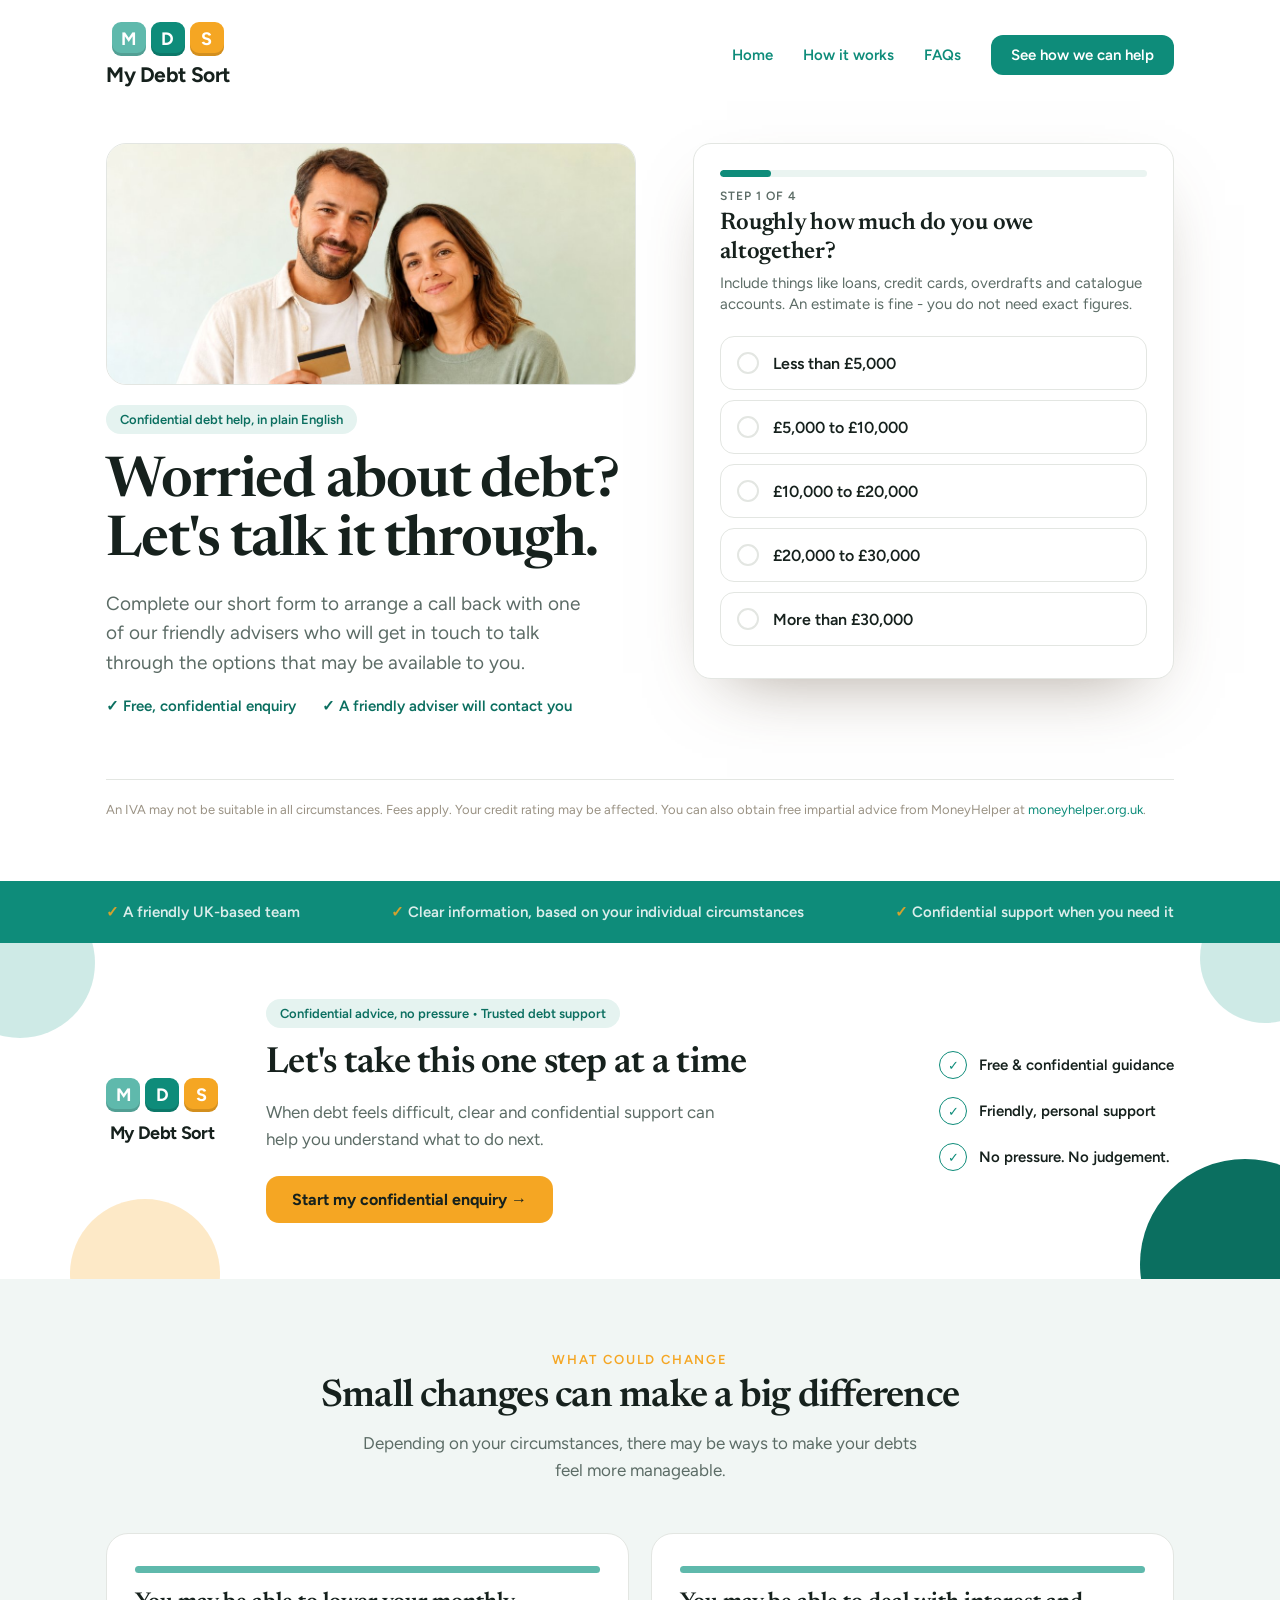
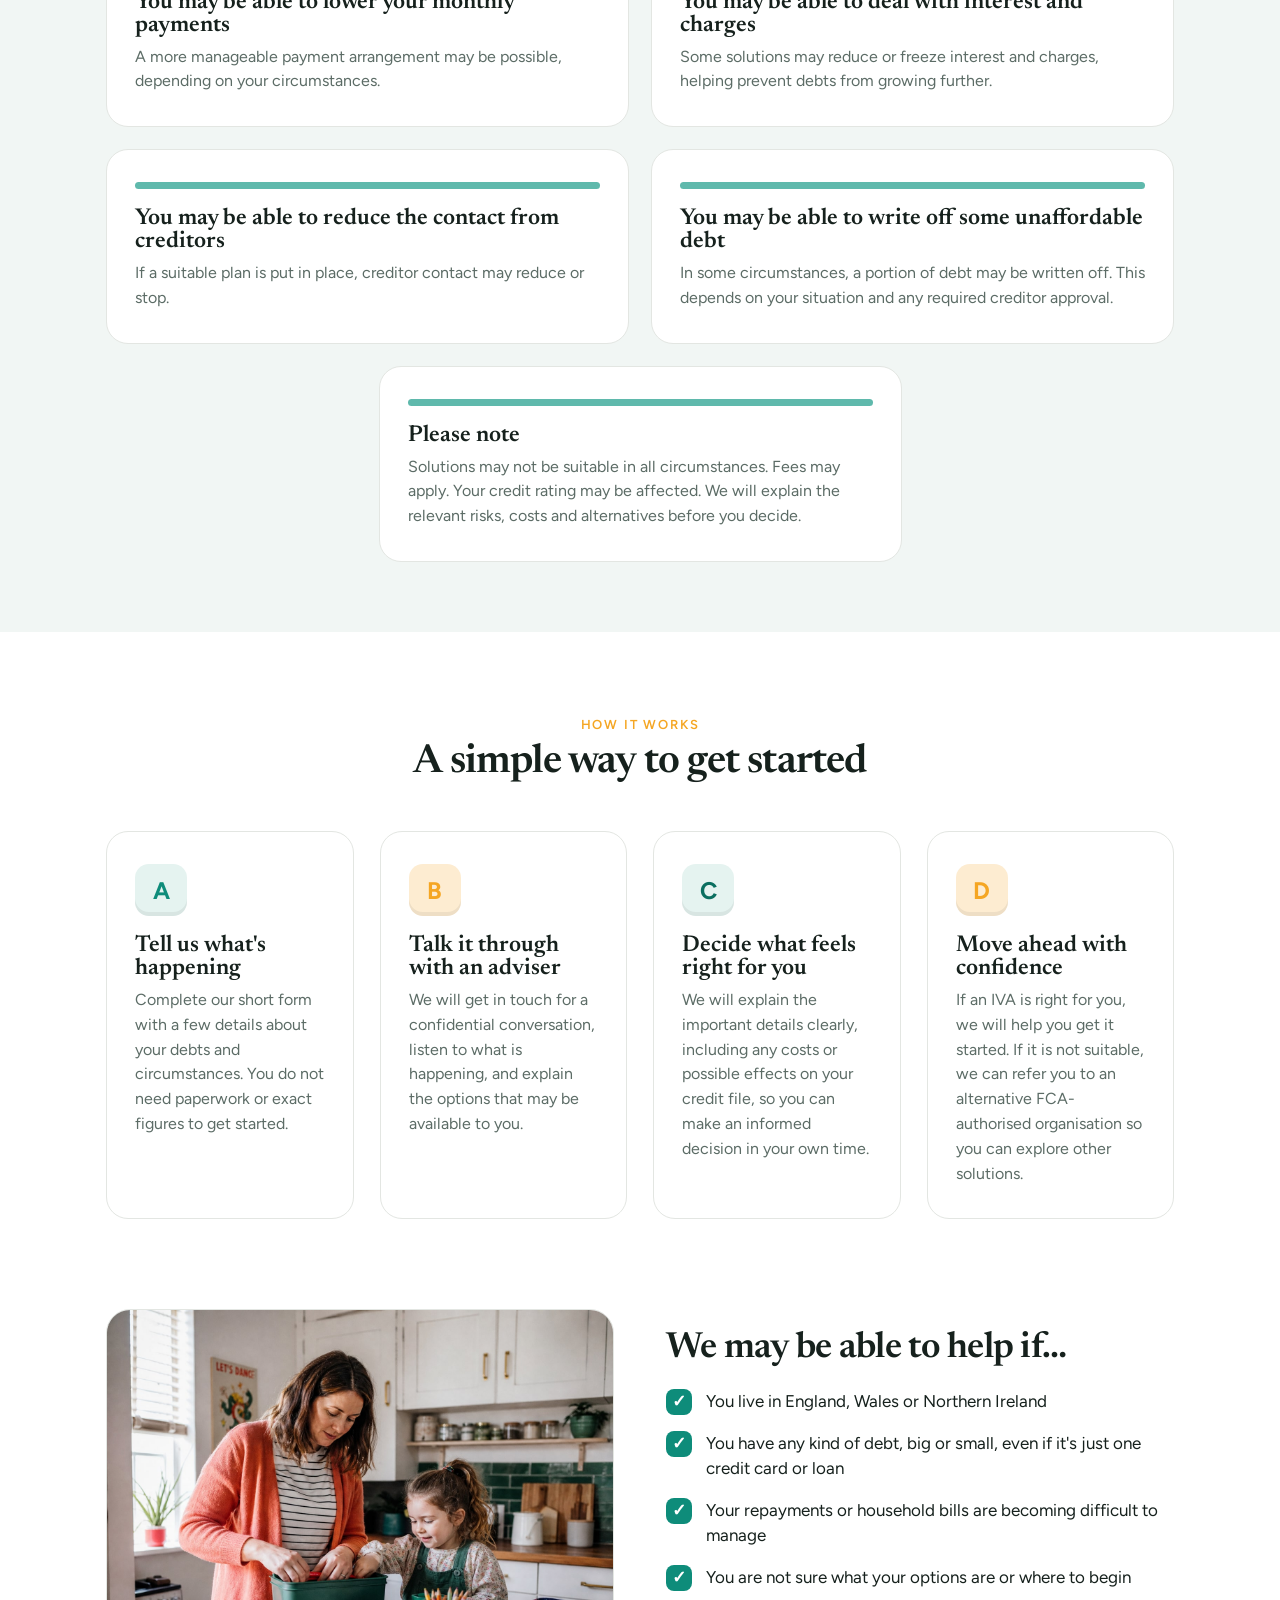
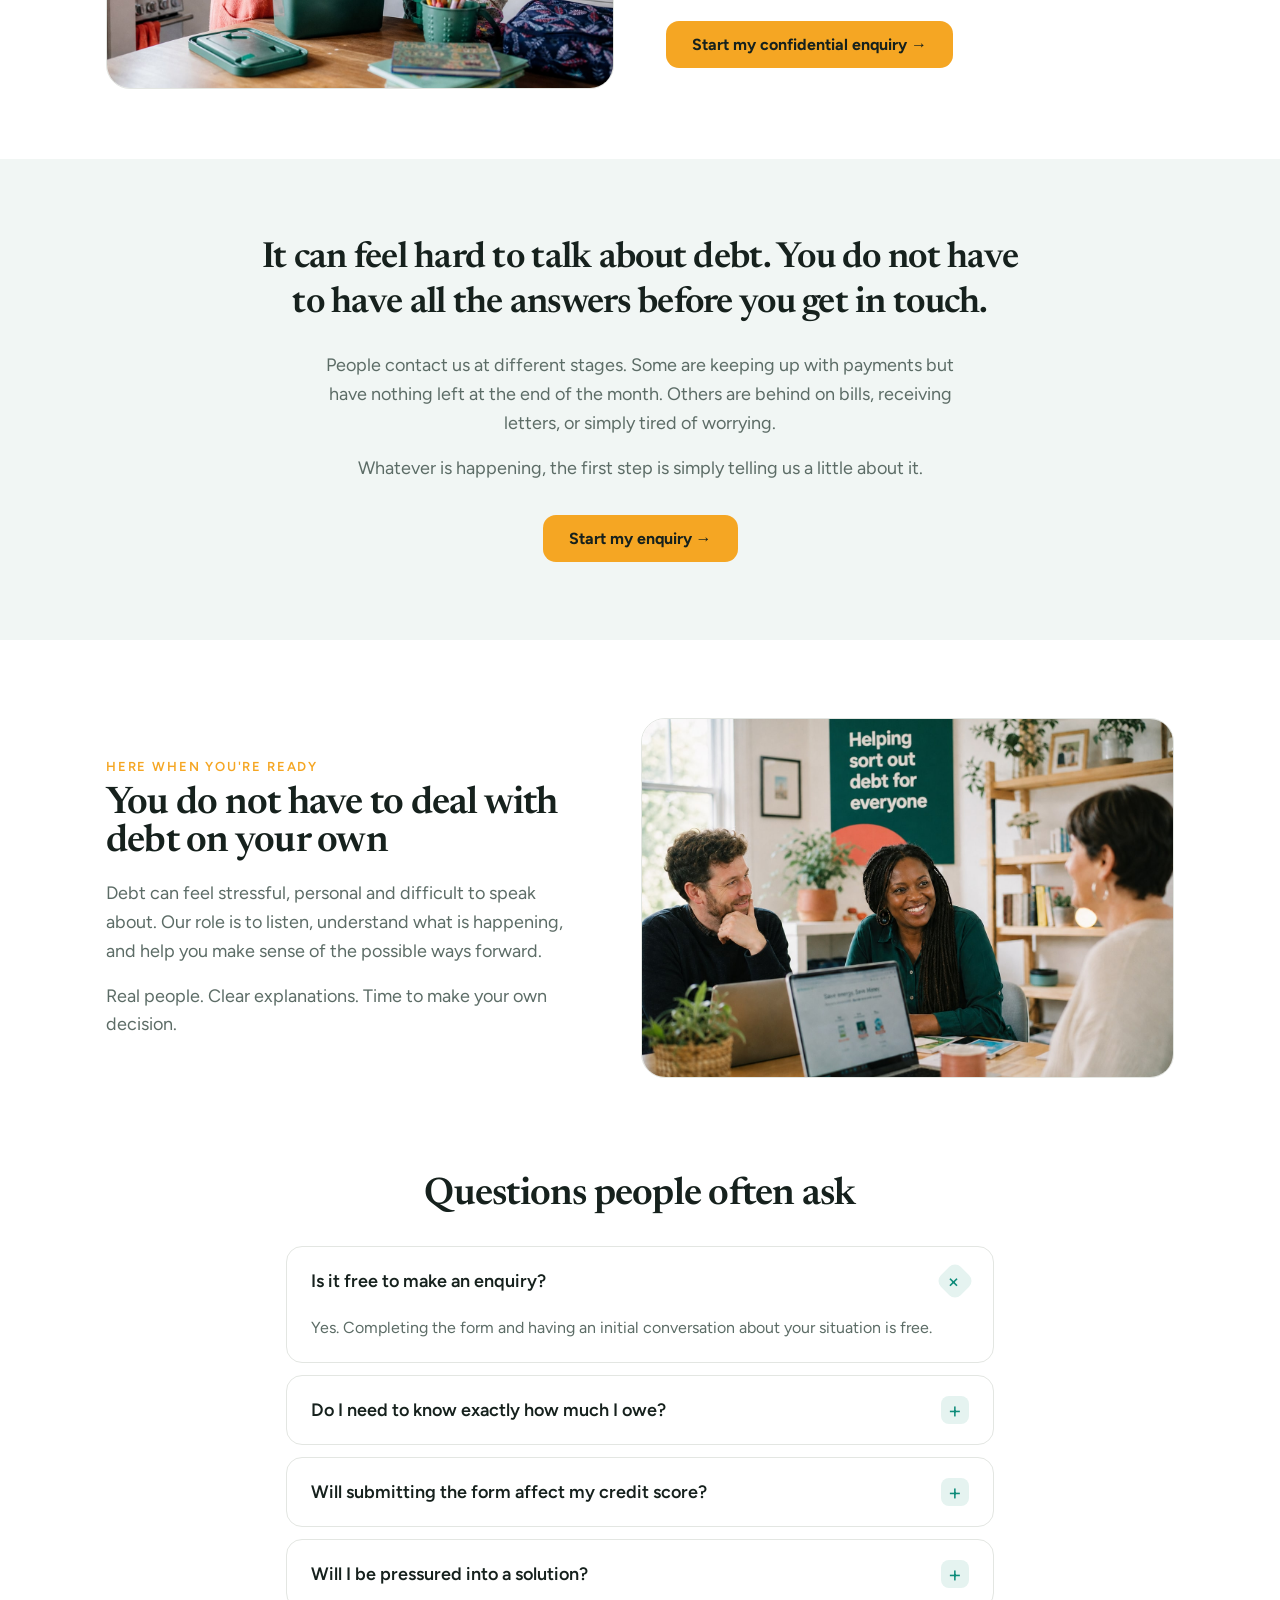
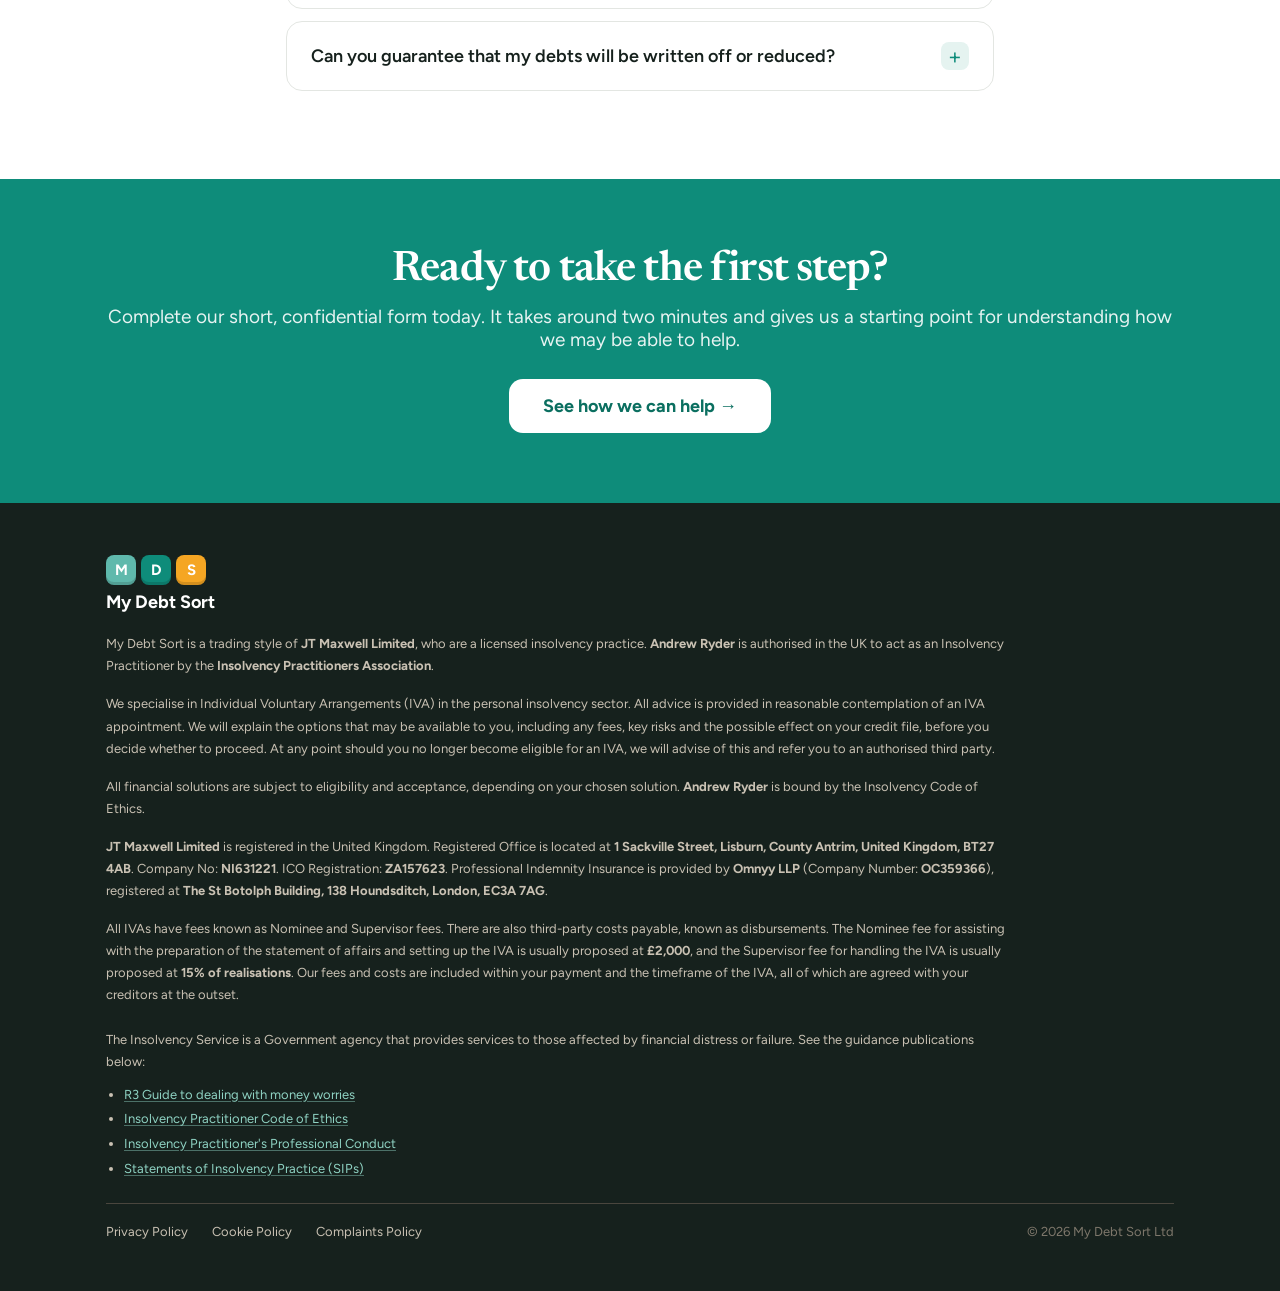
==== commit fc3fcbbb: "Fix relative Home links, add hero couple photo, rework hero layout, and update intro banner trust ba" ====
--- a/site/index.html
+++ b/site/index.html
@@ -55,7 +55,7 @@
       <span style="font:700 21px 'Figtree'; letter-spacing:-0.02em; white-space:nowrap;">My Debt Sort</span>
     </div>
     <nav style="display:flex; align-items:center; gap:30px; font-weight:600; font-size:15px;">
-      <a href="/">Home</a>
+      <a href="index.html">Home</a>
       <a href="#mf-how">How it works</a>
       <a href="#mf-faq">FAQs</a>
       <a href="#mf-form" style="background:#0E8C7A;color:#fff;padding:11px 20px;border-radius:12px;">See how we can help</a>
@@ -65,15 +65,16 @@
   <!-- HERO -->
   <section id="mf-form" style="max-width:1180px; margin:0 auto; padding:34px 56px 60px; display:grid; grid-template-columns:1.05fr 0.95fr; gap:56px; align-items:start;">
     <div>
+      <div style="margin-bottom:20px; max-width:530px; border-radius:20px; overflow:hidden; border:1px solid #E3E6E2;">
+        <img src="images/couple.jpg" alt="Couple who have got their debt under control, one holding a card" style="width:100%; height:auto; display:block;">
+      </div>
       <span style="display:inline-flex; align-items:center; gap:8px; background:#E5F3F0; color:#0B6F60; font-weight:600; font-size:13px; padding:7px 14px; border-radius:99px;">Confidential debt help, in plain English</span>
       <h1 style="font-family:'Newsreader',serif; font-weight:600; font-size:56px; line-height:1.04; letter-spacing:-0.02em; margin:20px 0 18px;">Worried about debt? Let's talk it through.</h1>
       <p style="font-size:19px; line-height:1.55; color:#5C6C66; margin:0 0 20px; max-width:480px;">Complete our short form to arrange a call back with one of our friendly advisers who will get in touch to talk through the options that may be available to you.</p>
-      <p style="font-size:13px; line-height:1.6; color:#9A9284; margin:0 0 28px; max-width:480px;">An IVA may not be suitable in all circumstances. Fees apply. Your credit rating may be affected. You can also obtain free impartial advice from MoneyHelper at <a href="https://www.moneyhelper.org.uk" target="_blank" rel="noopener">moneyhelper.org.uk</a>.</p>
       <div style="display:flex; gap:26px; flex-wrap:wrap; font-size:15px; font-weight:600; color:#0B6F60;">
         <span>✓ Free, confidential enquiry</span>
         <span>✓ A friendly adviser will contact you</span>
       </div>
-      <a href="#mf-faq" style="display:inline-block; margin-top:24px; background:#F5A623; color:#16211D; font-weight:700; font-size:16px; padding:14px 26px; border-radius:13px;">Questions people often ask &rarr;</a>
     </div>
     <div>
       <div id="quiz-card" style="background:#FFFFFF; border-radius:18px; padding:26px 26px 22px; box-shadow:0 28px 70px -34px rgba(90,70,50,0.55); border:1px solid #E3E6E2; font-family:'Figtree',sans-serif;" data-crm="FLG" data-crm-url="https://getflg.com/" role="form" aria-label="My Debt Sort eligibility form">
@@ -127,6 +128,7 @@
 
       </div>
     </div>
+    <p style="grid-column:1 / -1; margin:8px 0 0; font-size:13px; line-height:1.6; color:#9A9284; border-top:1px solid #E3E6E2; padding-top:20px;">An IVA may not be suitable in all circumstances. Fees apply. Your credit rating may be affected. You can also obtain free impartial advice from MoneyHelper at <a href="https://www.moneyhelper.org.uk" target="_blank" rel="noopener">moneyhelper.org.uk</a>.</p>
   </section>
 
   <!-- TRUST STRIP -->
@@ -154,7 +156,7 @@
         <span style="font:700 18px 'Figtree'; letter-spacing:-0.02em; color:#16211D; white-space:nowrap;">My Debt Sort</span>
       </div>
       <div style="flex:1 1 320px; min-width:0;">
-        <span style="display:inline-flex; align-items:center; gap:8px; background:#E5F3F0; color:#0B6F60; font-weight:600; font-size:13px; padding:7px 14px; border-radius:99px;">Authorised by the IPA &bull; Trusted debt support</span>
+        <span style="display:inline-flex; align-items:center; gap:8px; background:#E5F3F0; color:#0B6F60; font-weight:600; font-size:13px; padding:7px 14px; border-radius:99px;">Confidential advice, no pressure &bull; Trusted debt support</span>
         <h2 style="font-family:'Newsreader',serif; font-weight:600; font-size:36px; line-height:1.15; letter-spacing:-0.02em; margin:16px 0 14px; color:#16211D;">Let's take this one step at a time</h2>
         <p style="font-size:17px; line-height:1.55; color:#5C6C66; margin:0; max-width:480px;">When debt feels difficult, clear and confidential support can help you understand what to do next.</p>
         <a href="#mf-form" style="display:inline-block; margin-top:24px; background:#F5A623; color:#16211D; font-weight:700; font-size:16px; padding:14px 26px; border-radius:13px;">Start my confidential enquiry &rarr;</a>
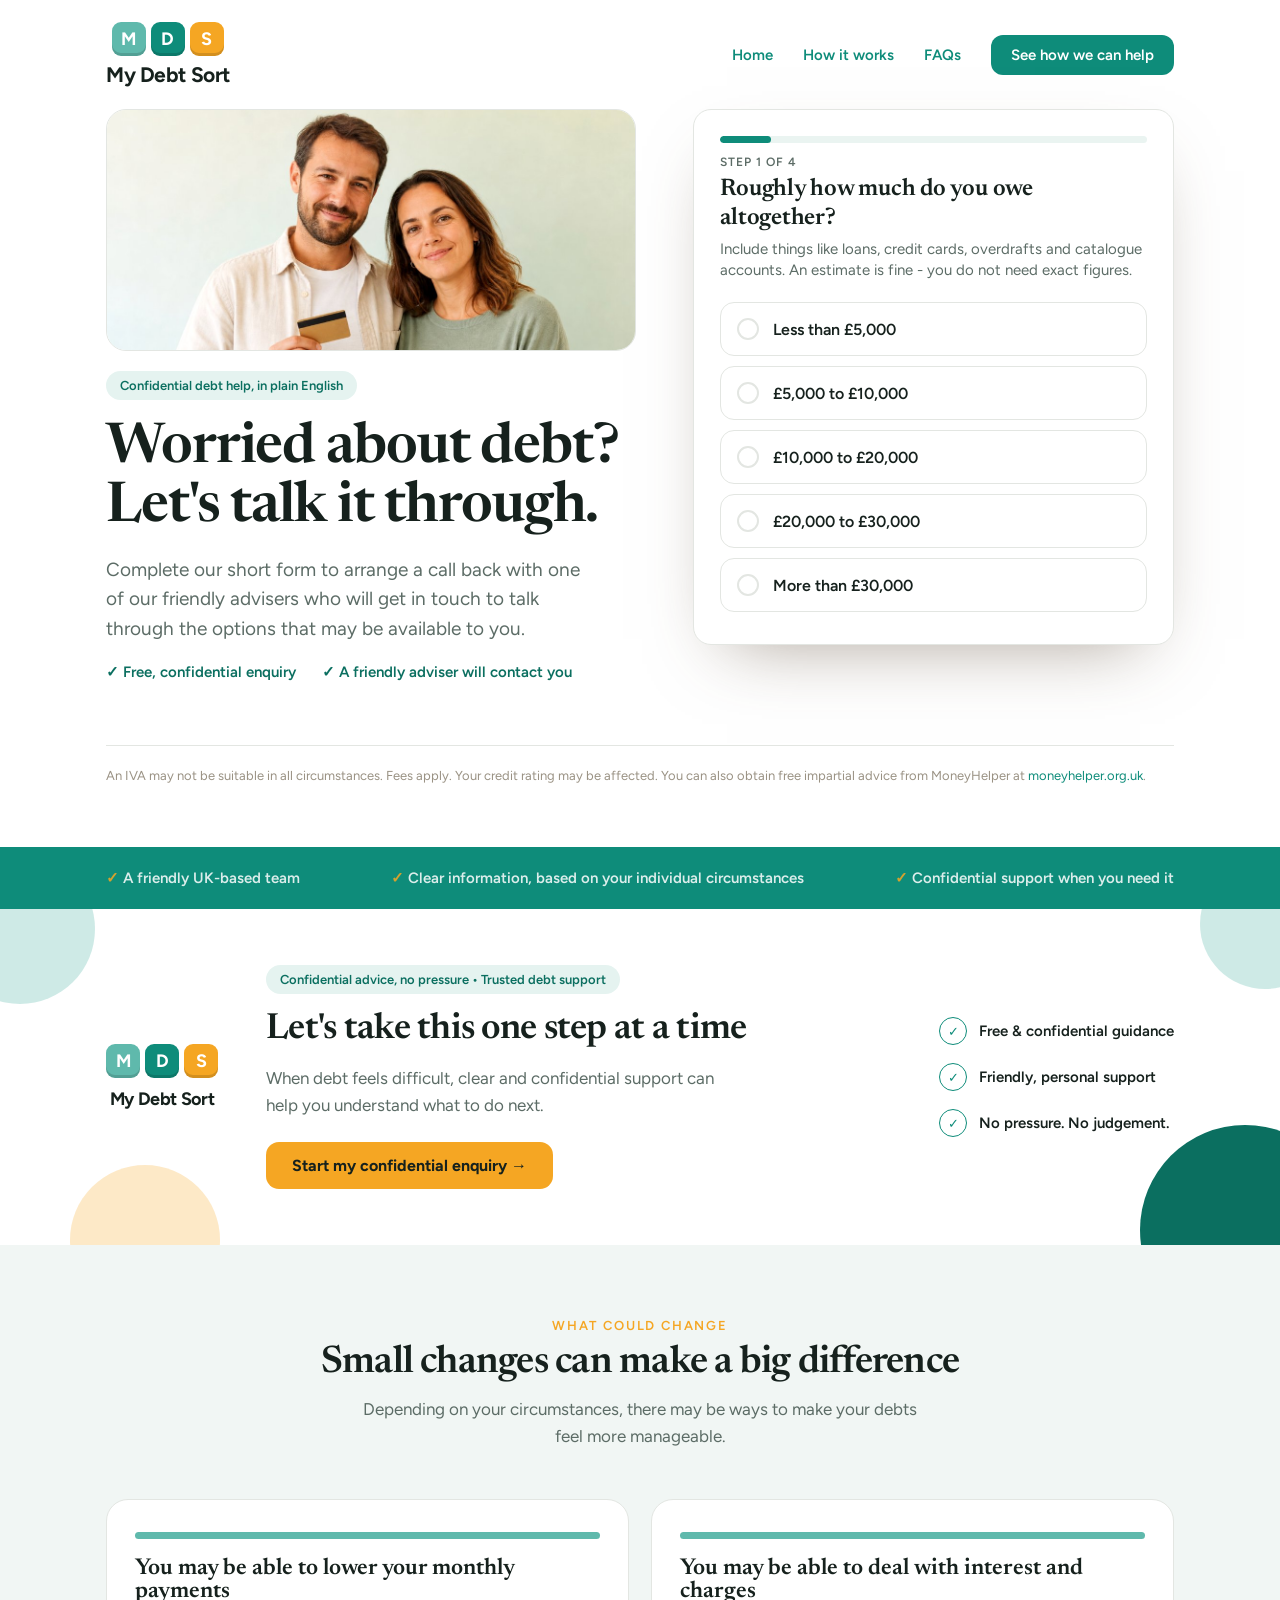
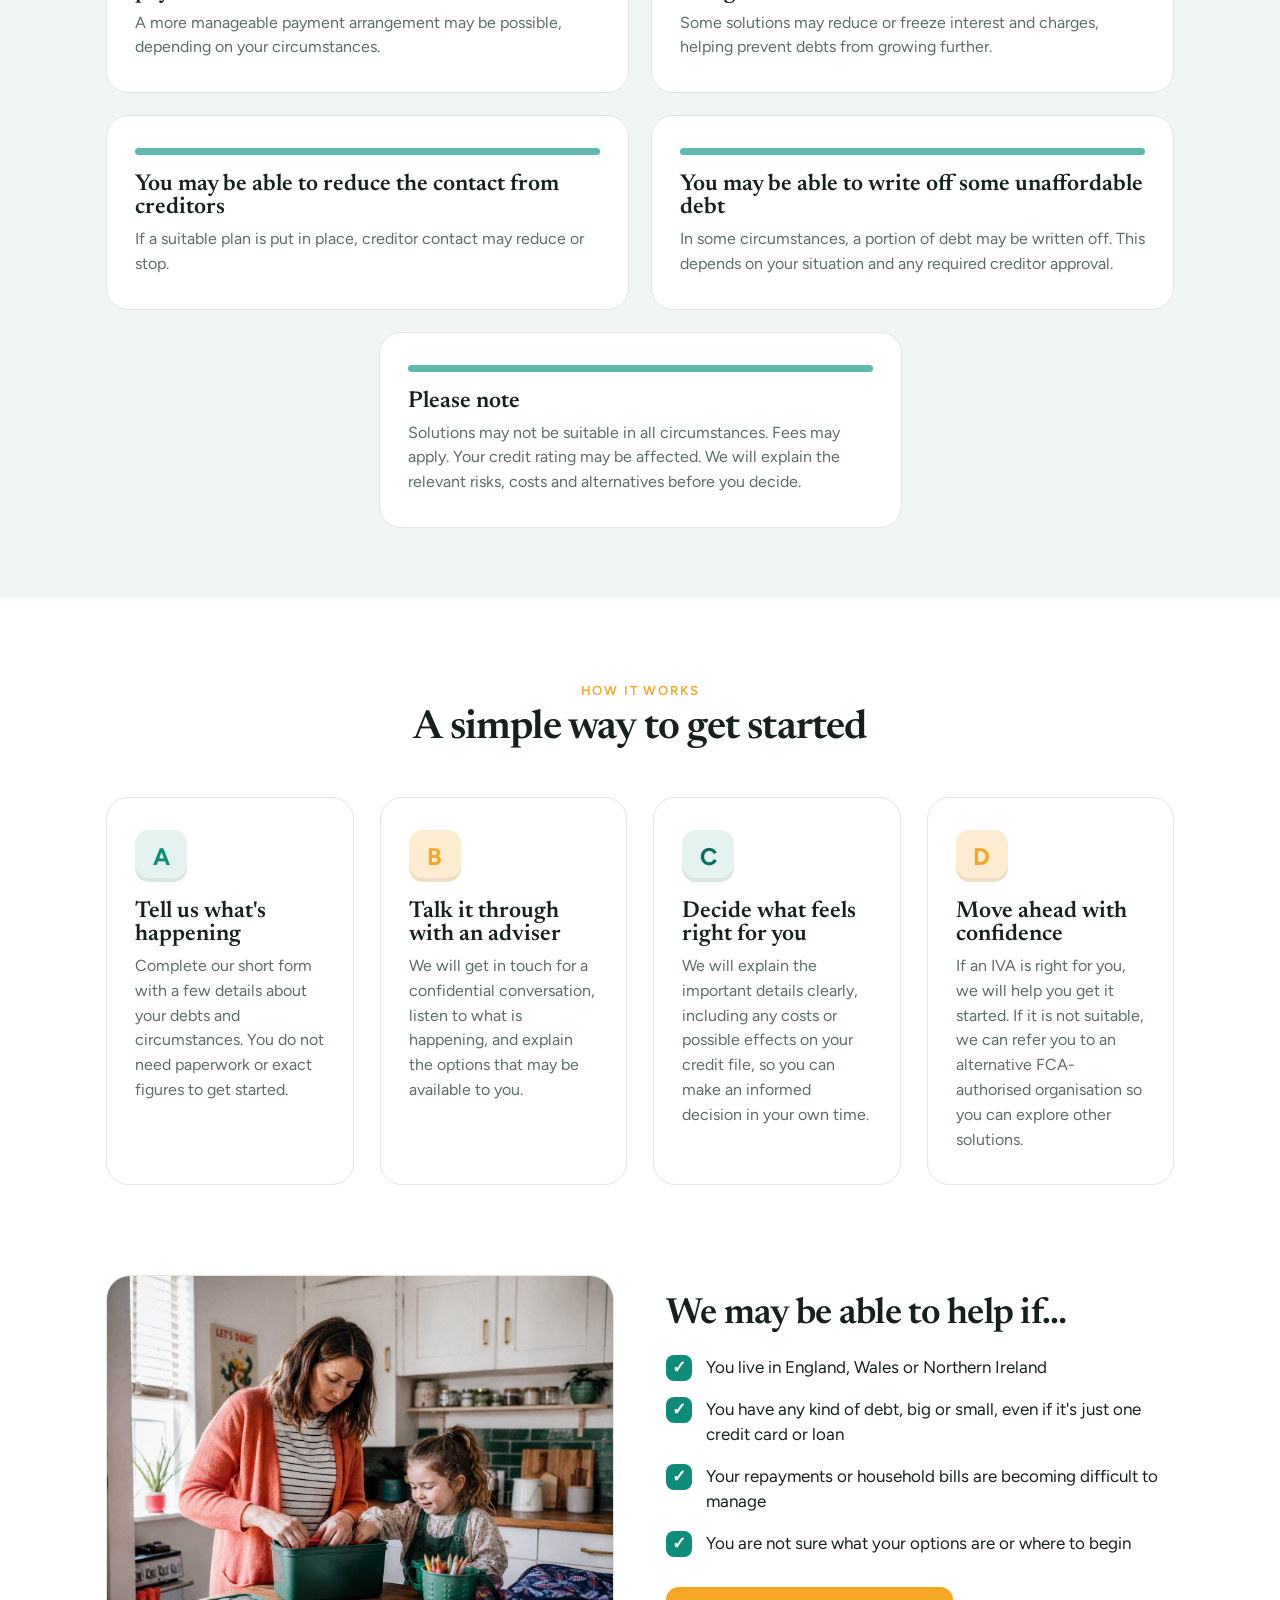
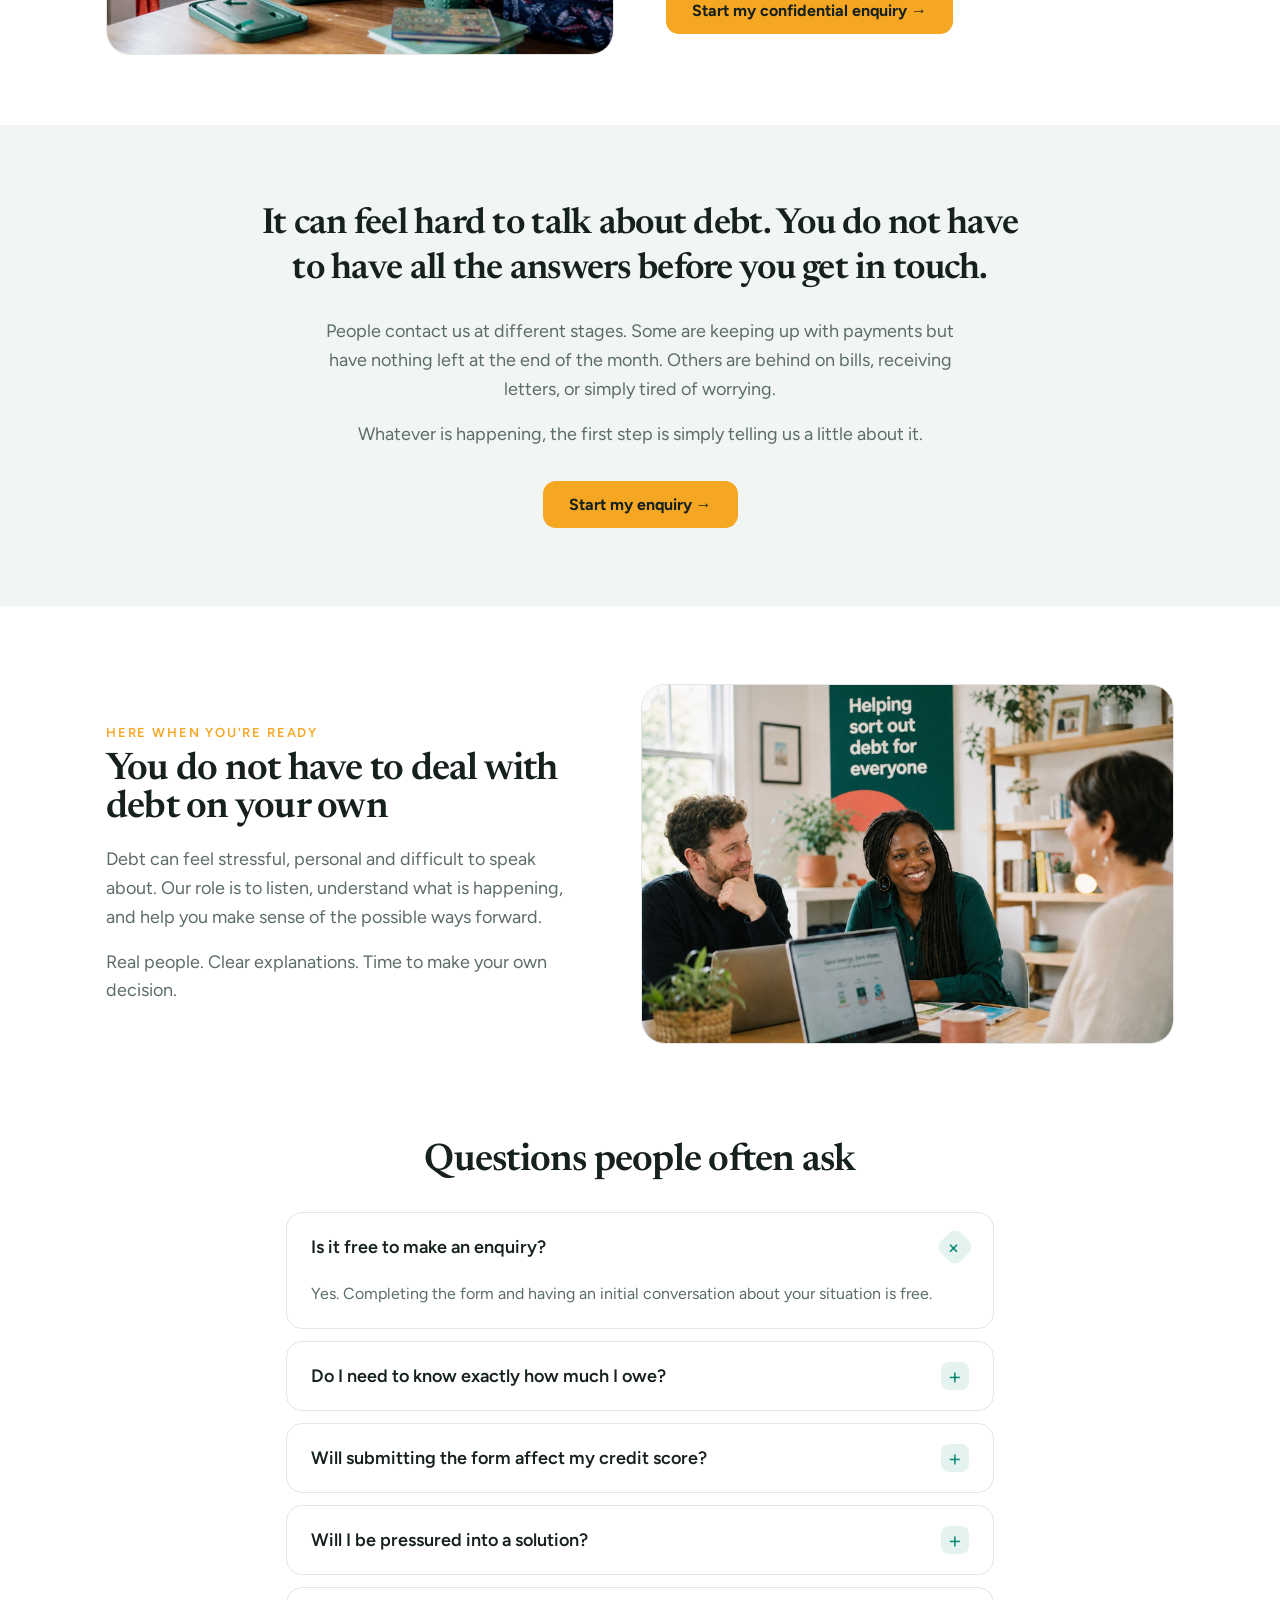
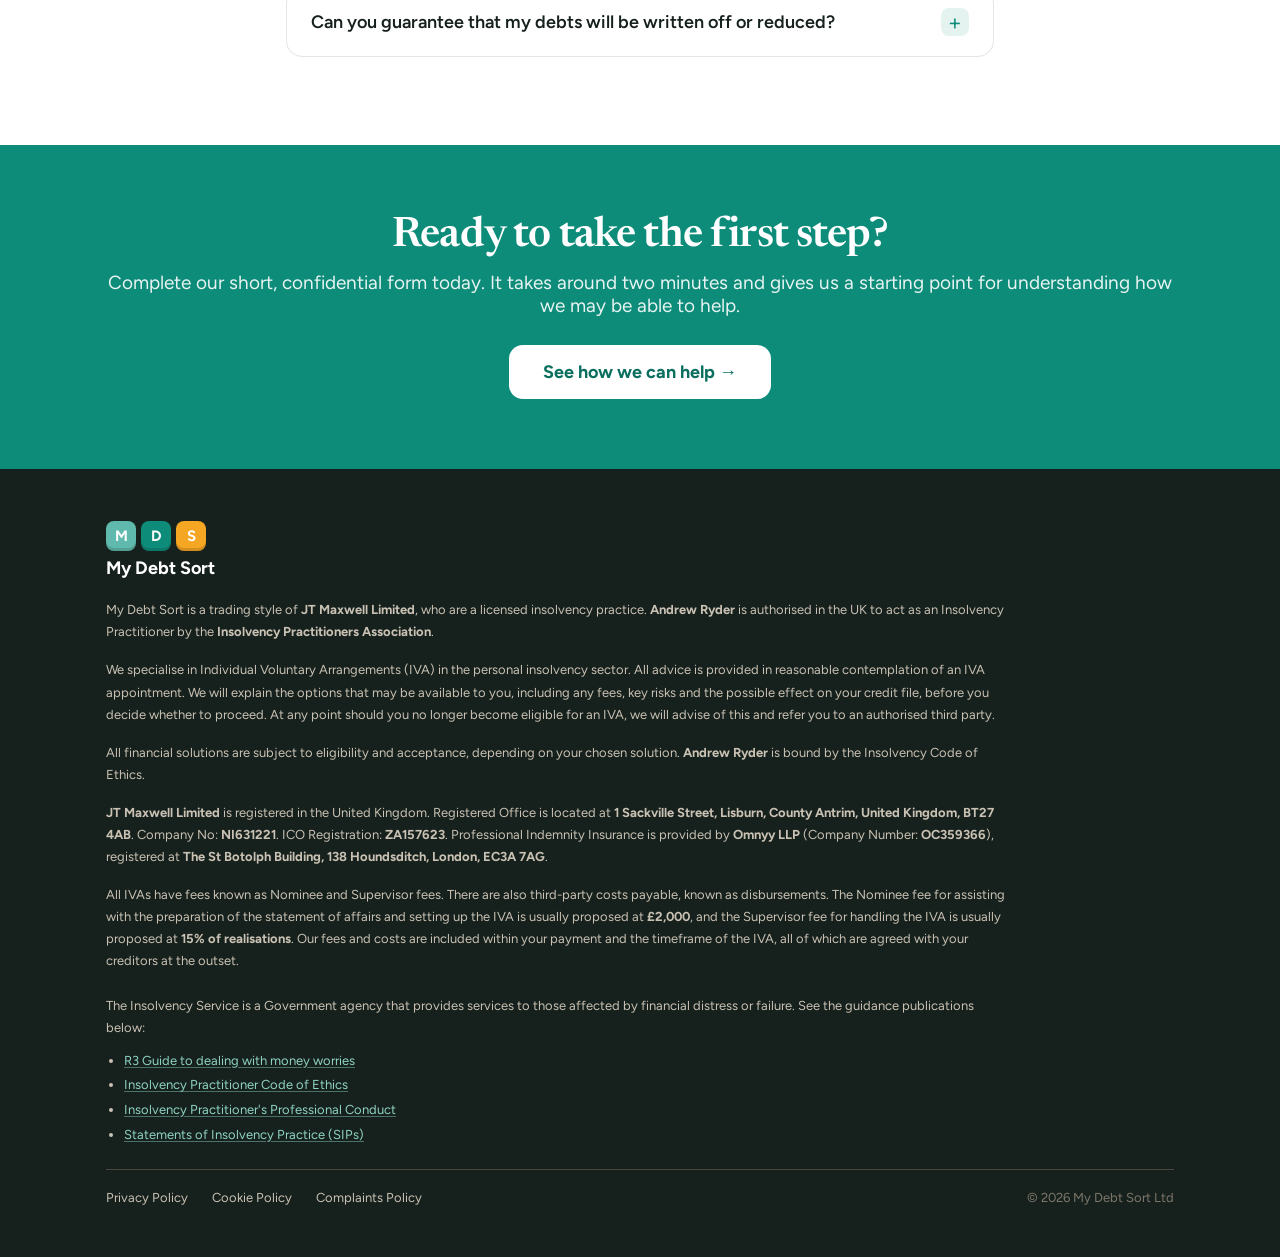
==== commit fa064af8: "Add mobile hamburger nav, fix eligibility/about grids on mobile, tighten hero top spacing Replaces t" ====
--- a/site/index.html
+++ b/site/index.html
@@ -45,7 +45,7 @@
 <div id="mf" style="width:100%; background:#FFFFFF; color:#16211D; font-family:'Figtree',sans-serif; overflow:hidden;">
 
   <!-- NAV -->
-  <header style="display:flex; align-items:center; justify-content:space-between; padding:22px 56px; max-width:1180px; margin:0 auto;">
+  <header class="site-header" style="display:flex; align-items:center; justify-content:space-between; padding:22px 56px; max-width:1180px; margin:0 auto;">
     <div style="display:flex; flex-direction:column; align-items:center; gap:6px;">
       <div style="display:flex; gap:5px;">
         <span style="width:34px;height:34px;border-radius:9px;background:#5FB9AC;color:#fff;display:flex;align-items:center;justify-content:center;font:800 18px 'Figtree';box-shadow:inset 0 -3px 0 rgba(0,0,0,.14);">M</span>
@@ -54,7 +54,10 @@
       </div>
       <span style="font:700 21px 'Figtree'; letter-spacing:-0.02em; white-space:nowrap;">My Debt Sort</span>
     </div>
-    <nav style="display:flex; align-items:center; gap:30px; font-weight:600; font-size:15px;">
+    <button id="nav-toggle" class="nav-toggle" aria-label="Menu" aria-expanded="false">
+      <span></span><span></span><span></span>
+    </button>
+    <nav id="site-nav" style="align-items:center; gap:30px; font-weight:600; font-size:15px;">
       <a href="index.html">Home</a>
       <a href="#mf-how">How it works</a>
       <a href="#mf-faq">FAQs</a>
@@ -63,7 +66,7 @@
   </header>
 
   <!-- HERO -->
-  <section id="mf-form" style="max-width:1180px; margin:0 auto; padding:34px 56px 60px; display:grid; grid-template-columns:1.05fr 0.95fr; gap:56px; align-items:start;">
+  <section id="mf-form" class="hero-grid" style="max-width:1180px; margin:0 auto; padding:0px 56px 60px; display:grid; gap:56px; align-items:start;">
     <div>
       <div style="margin-bottom:20px; max-width:530px; border-radius:20px; overflow:hidden; border:1px solid #E3E6E2;">
         <img src="images/couple.jpg" alt="Couple who have got their debt under control, one holding a card" style="width:100%; height:auto; display:block;">
@@ -247,7 +250,7 @@
   </section>
 
   <!-- ELIGIBILITY -->
-  <section style="max-width:1180px; margin:0 auto; padding:70px 56px; display:grid; grid-template-columns:1fr 1fr; gap:52px; align-items:center;">
+  <section class="eligibility-grid" style="max-width:1180px; margin:0 auto; padding:70px 56px; display:grid; gap:52px; align-items:center;">
     <div style="border-radius:24px; overflow:hidden; height:380px; border:1px solid #E3E6E2;">
       <img src="images/family-at-home.jpg" alt="This might be for you if - family at home" style="width:100%;height:100%;object-fit:cover;display:block;">
     </div>
@@ -274,7 +277,7 @@
   </section>
 
   <!-- ABOUT / HUMAN -->
-  <section style="max-width:1180px; margin:0 auto; padding:78px 56px; display:grid; grid-template-columns:0.95fr 1.05fr; gap:52px; align-items:center;">
+  <section class="about-grid" style="max-width:1180px; margin:0 auto; padding:78px 56px; display:grid; gap:52px; align-items:center;">
     <div>
       <span style="font-weight:600; font-size:13px; letter-spacing:.14em; text-transform:uppercase; color:#F5A623;">Here when you're ready</span>
       <h2 style="font-family:'Newsreader',serif; font-weight:600; font-size:38px; letter-spacing:-0.02em; margin:10px 0 18px;">You do not have to deal with debt on your own</h2>
@@ -336,5 +339,23 @@
 </div>
 
 <script src="quiz.js" defer></script>
+<script>
+  document.addEventListener('DOMContentLoaded', function () {
+    var toggle = document.getElementById('nav-toggle');
+    var nav = document.getElementById('site-nav');
+    toggle.addEventListener('click', function () {
+      var open = nav.classList.toggle('open');
+      toggle.setAttribute('aria-expanded', open ? 'true' : 'false');
+      toggle.classList.toggle('open', open);
+    });
+    nav.querySelectorAll('a').forEach(function (a) {
+      a.addEventListener('click', function () {
+        nav.classList.remove('open');
+        toggle.setAttribute('aria-expanded', 'false');
+        toggle.classList.remove('open');
+      });
+    });
+  });
+</script>
 </body>
 </html>
--- a/site/styles.css
+++ b/site/styles.css
@@ -198,6 +198,21 @@
   .outcomes-grid { grid-template-columns: 1fr; }
 }
 
+.hero-grid { grid-template-columns: 1.05fr 0.95fr; }
+@media (max-width: 900px) {
+  .hero-grid { grid-template-columns: 1fr; }
+}
+
+.eligibility-grid { grid-template-columns: 1fr 1fr; }
+@media (max-width: 900px) {
+  .eligibility-grid { grid-template-columns: 1fr; }
+}
+
+.about-grid { grid-template-columns: 0.95fr 1.05fr; }
+@media (max-width: 900px) {
+  .about-grid { grid-template-columns: 1fr; }
+}
+
 .how-it-works-grid { grid-template-columns: repeat(4, minmax(0, 1fr)); }
 @media (max-width: 900px) {
   .how-it-works-grid { grid-template-columns: repeat(2, minmax(0, 1fr)); }
@@ -244,3 +259,19 @@
 #mf a.footer-link { color:#8FD3C3; text-decoration:underline; text-underline-offset:2px; text-decoration-color:rgba(143,211,195,0.45); transition:color .15s ease, text-decoration-color .15s ease; }
 #mf a.footer-link:hover { color:#F5A623; text-decoration-color:#F5A623; }
 .faq-icon.open { transform: rotate(45deg); }
+
+#site-nav { display: flex; }
+
+.nav-toggle { display: none; flex-direction: column; justify-content: center; gap: 5px; width: 40px; height: 40px; border: none; background: none; cursor: pointer; padding: 0; }
+.nav-toggle span { display: block; width: 22px; height: 2.5px; background: #16211D; border-radius: 2px; transition: transform .2s ease, opacity .2s ease; margin: 0 auto; }
+.nav-toggle.open span:nth-child(1) { transform: translateY(7.5px) rotate(45deg); }
+.nav-toggle.open span:nth-child(2) { opacity: 0; }
+.nav-toggle.open span:nth-child(3) { transform: translateY(-7.5px) rotate(-45deg); }
+
+@media (max-width: 680px) {
+  .site-header { padding-left: 24px !important; padding-right: 24px !important; position: relative; }
+  .nav-toggle { display: flex; }
+  #site-nav { display: none; position: absolute; top: 100%; left: 0; right: 0; flex-direction: column; align-items: flex-start; gap: 18px; background: #FFFFFF; padding: 24px; box-shadow: 0 12px 24px rgba(22,33,29,0.12); border-top: 1px solid #E3E6E2; z-index: 30; }
+  #site-nav.open { display: flex; }
+  #site-nav a[href="#mf-form"] { width: 100%; text-align: center; }
+}
